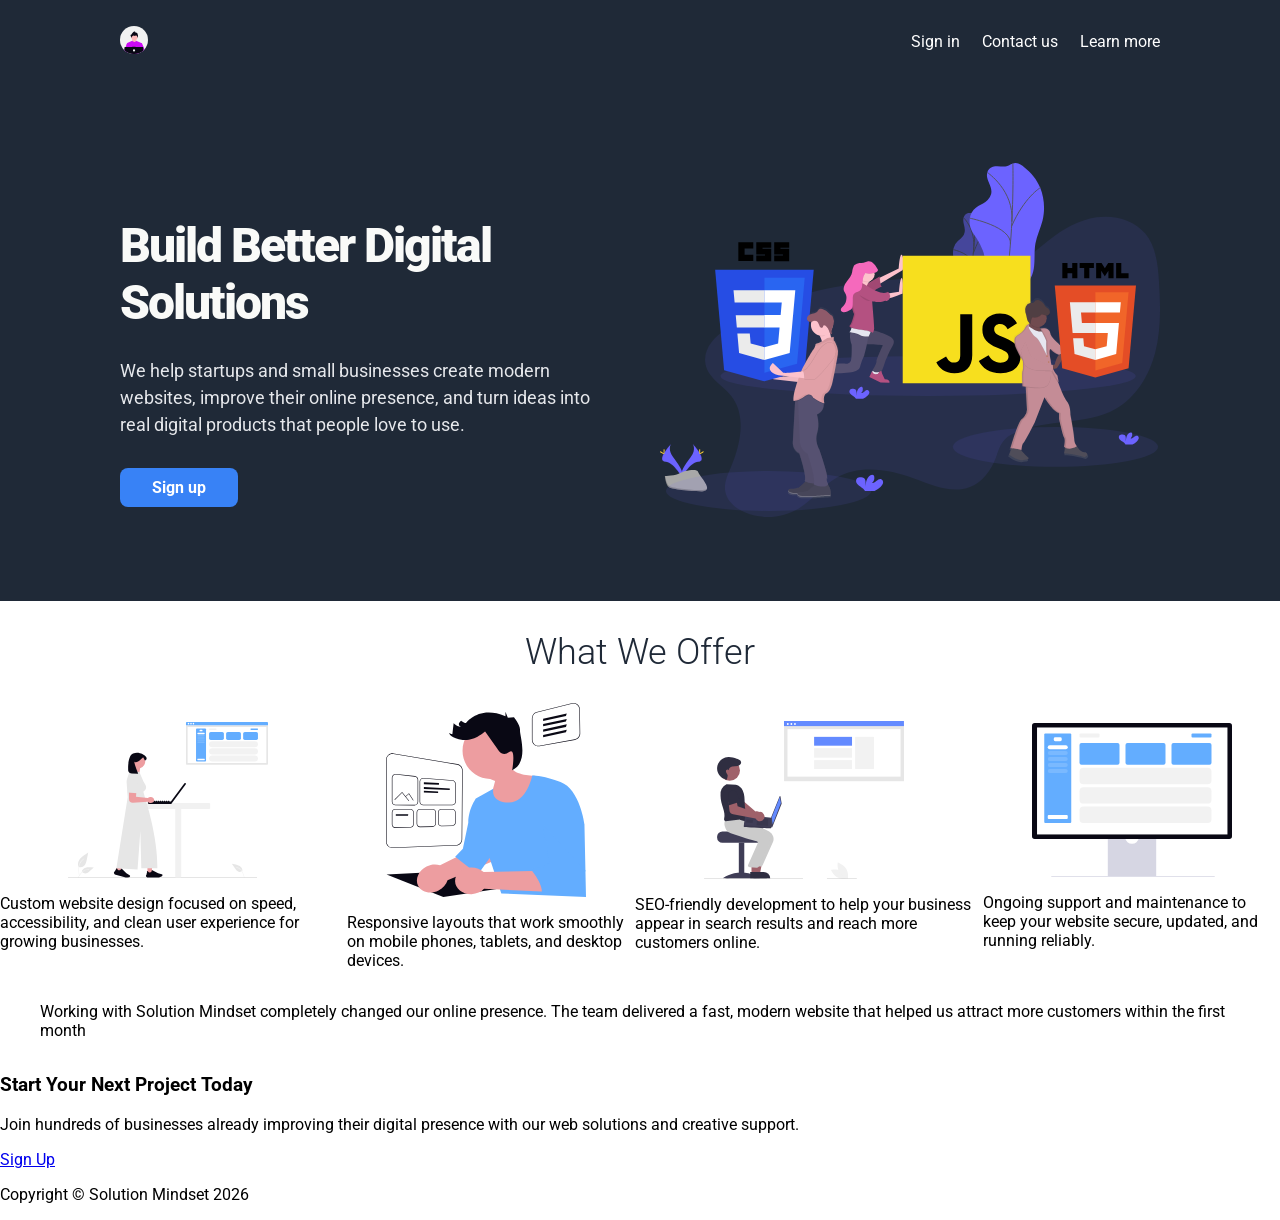
==== index.html @ 0497096e "Replace placeholder text with real content Add flex property to info section" ====
<!DOCTYPE html>
<html lang="en">
<head>
    <meta charset="UTF-8">
    <meta name="viewport" content="width=device-width, initial-scale=1.0">
    <link rel="preconnect" href="https://fonts.googleapis.com">
<link rel="preconnect" href="https://fonts.gstatic.com" crossorigin>
<link href="https://fonts.googleapis.com/css2?family=Roboto:ital,wght@0,100..900;1,100..900&display=swap" rel="stylesheet">
    <link rel="stylesheet" href="./style.css">
    <title>Odin landing page</title>
</head>
<body>
    <!-- navbar section -->


    <header class="header">
        
<nav class="nav-bar">
            
          <a href="./index.html"> <img src="./assets/images/logo2.svg" alt="solution mindset logo " width="28">
            </a>
    
       
            <ul class="nav-lists">
                <li><a href="#">Sign in</a></li>
                <li><a href="#">Contact us</a></li>
                <li><a href="#">Learn more</a></li>
            </ul>
        </nav>

   <!-- hero section -->
        

  <section class="hero-section">
        <div class="hero-text">
            <h1>Build Better Digital Solutions</h1>
            <p>We help startups and small businesses create modern websites, improve their online presence, and turn ideas into real digital products that people love to use.</p>
            <a href="#">Sign up</a>
        </div>

        <div class="hero-image">
             <img src="./assets/images/hero.svg" alt="hero image">
         </div>
        </section>
       </header>  

    <!-- ---------------------- Main Section ---------------------- -->


    <main class="main-content">
        <h2 class="info-text">What We Offer</h2>
     <div class="info">
        <div class="first-info">
            <img src="./assets/images/illustration1.svg" alt="coming soon.." width="200">
            <p>Custom website design focused on speed, accessibility, and clean user experience for growing businesses.</p>
        </div>

        <div class="second-info">
            <img src="./assets/images/illustration2.svg" alt="coming soon.." width="200">
            <p>Responsive layouts that work smoothly on mobile phones, tablets, and desktop devices.</p>
        </div>

        <div class="third-info">
            <img src="./assets/images/illustration.3.svg" alt="coming soon.." width="200">
            <p>SEO-friendly development to help your business appear in search results and reach more customers online.</p>
        </div>

        <div class="fourth-info">
            <img src="./assets/images/illustration4.svg" alt="coming soon.." width="200">
            <p>Ongoing support and maintenance to keep your website secure, updated, and running reliably.</p>
        </div>
        </div>

                <!-- Testimonial section -->


        <div class="testimonials">
            <blockquote cite="">
                <p>Working with Solution Mindset completely changed our online presence. The team delivered a fast, modern website that helped us attract more customers within the first month</p>
    
            </blockquote>
        </div>

        <section class="cta">
            <div class="cta-text">
                <h3>Start Your Next Project Today</h3>
                <p>Join hundreds of businesses already improving their digital presence with our web solutions and creative support.
</p>
</p>
            </div>

            <div class="cta-btn">
                <a href="signup">Sign Up</a>
            </div>
        </section>
   </main>

   <footer>
    <p>Copyright &copy; Solution Mindset 2026</p>
   </footer>
</body>
</html>
---- style.css ----
html {
    box-sizing: border-box;
}

*, 
*::before,
*::after {
    box-sizing: inherit;
}

body {
    margin: 0;
    padding: 0;
    font-family: "Roboto", sans-serif;
}


/* ---------------------- Navbar ----------------------*/



.header {
    background-color: #1f2937;
}


.nav-bar {
    display:flex;
    justify-content: space-between;
    align-items: center;
    padding: 16px 120px;

}
.nav-lists {
    display:flex;
    list-style-type: none;
    gap:22px;

}

.nav-bar a {
    text-decoration: none;
    color:white;
}


/* ---------------------- Hero Section ----------------------*/

.hero-section {
    display:flex;
    justify-content: space-between;
    align-items: center;
    padding: 80px 120px;
    gap: 40px;

}

.hero-text {
    display:flex;
    flex-direction: column;
    justify-content: center;
    align-items: flex-start;
    max-width:500px;
}

.hero-text h1 {
    font-size: 48px;
    color:#F9FAF8;
    font-weight: 900;
    margin-bottom: 8px;
    letter-spacing: -2px;;
}

.hero-text p {
     font-size: 18px;
    color: #E5E7EB;
    line-height: 1.5;
}

.hero-text a {
    background-color: #3882F6;
    color: white;
    text-decoration: none;
    padding: 10px 32px;
    border-radius: 8px;
    font-weight: bold;
    margin-top: 12px;
}

.hero-image img {
    max-width: 100%;
    height: auto;
}


.main-content {
    display: flex;
    flex-direction: column;
}

.first-info, .second-info, 
.third-info, .fourth-info {
    display: flex;
    flex-direction:column;
    justify-content: center;
    align-items: center;
}

.info {
    display: flex;
    justify-content: center;
    align-content: center;
    gap:10px;
}

.info-text {
    font-size: 36px;
    color:#1f2937;
    font-weight: 300;
    text-align:center;
    margin-bottom: 24;
}
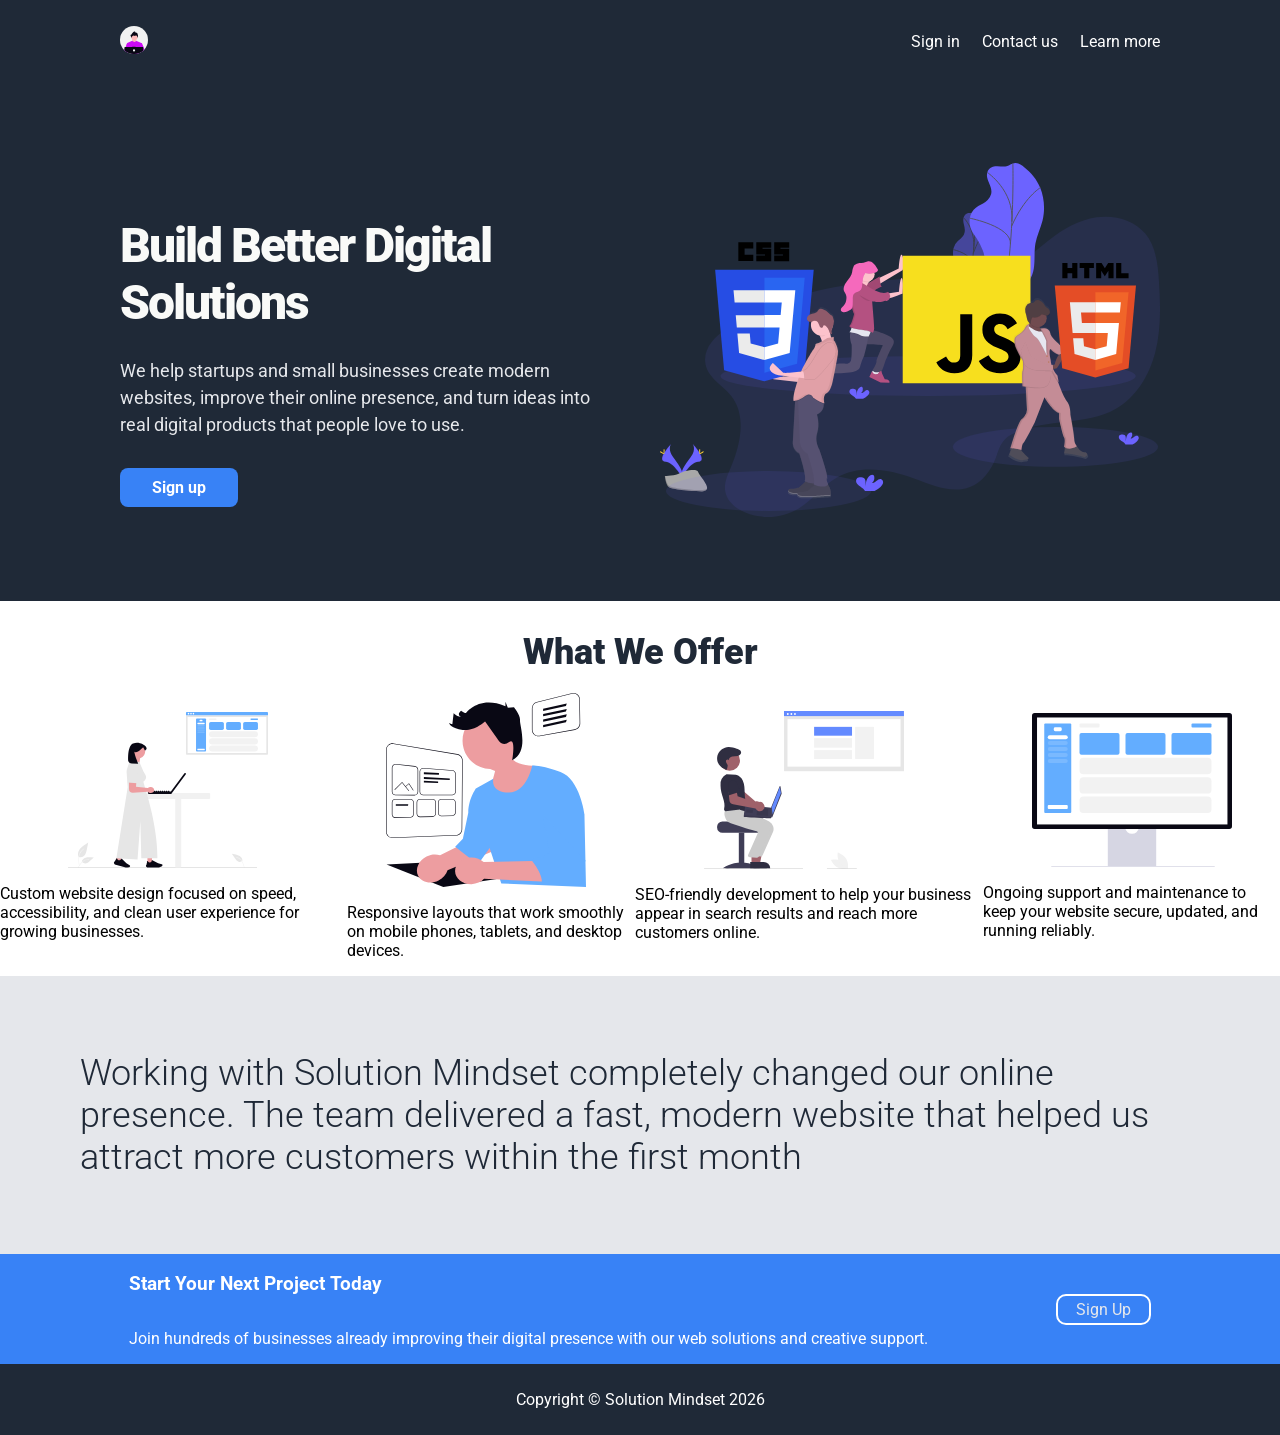
==== commit 63056382: "Add testimonial section, CTA area, and footer styling" ====
--- a/index.html
+++ b/index.html
@@ -84,9 +84,7 @@
         <section class="cta">
             <div class="cta-text">
                 <h3>Start Your Next Project Today</h3>
-                <p>Join hundreds of businesses already improving their digital presence with our web solutions and creative support.
-</p>
-</p>
+                <p>Join hundreds of businesses already improving their digital presence with our web solutions and creative support.</p>
             </div>
 
             <div class="cta-btn">
@@ -95,7 +93,7 @@
         </section>
    </main>
 
-   <footer>
+   <footer class="footer">
     <p>Copyright &copy; Solution Mindset 2026</p>
    </footer>
 </body>
--- a/style.css
+++ b/style.css
@@ -92,12 +92,6 @@
     height: auto;
 }
 
-
-.main-content {
-    display: flex;
-    flex-direction: column;
-}
-
 .first-info, .second-info, 
 .third-info, .fourth-info {
     display: flex;
@@ -116,7 +110,51 @@
 .info-text {
     font-size: 36px;
     color:#1f2937;
+    font-weight: 900;
+    text-align:center;
+    margin-bottom: 20px;
+}
+
+.testimonials {
+    background-color: #E5E7EB;
+    font-size: 36px;
+    color: #1f2937;
     font-weight: 300;
-    text-align:center;
-    margin-bottom: 24;
+    padding:40px;
+}
+
+.cta {
+    display:flex;
+    background-color:#3882F6;
+    color:white;
+    justify-content: space-evenly;
+}
+
+
+.cta-text {
+    display: flex;
+    flex-direction: column;
+    
+}
+
+.cta-btn {
+    display:flex;
+    justify-content: center;
+    align-items: center;
+    color:white;
+}
+
+.cta-btn a {
+    text-decoration: none;
+    color:#E5E7EB;
+    border:2px solid white;
+    padding:4px 18px;
+    border-radius: 10px;
+}
+
+.footer {
+    background-color: #1f2937;
+    color:#ffffff;
+    text-align: center;
+    padding:10px;
 }
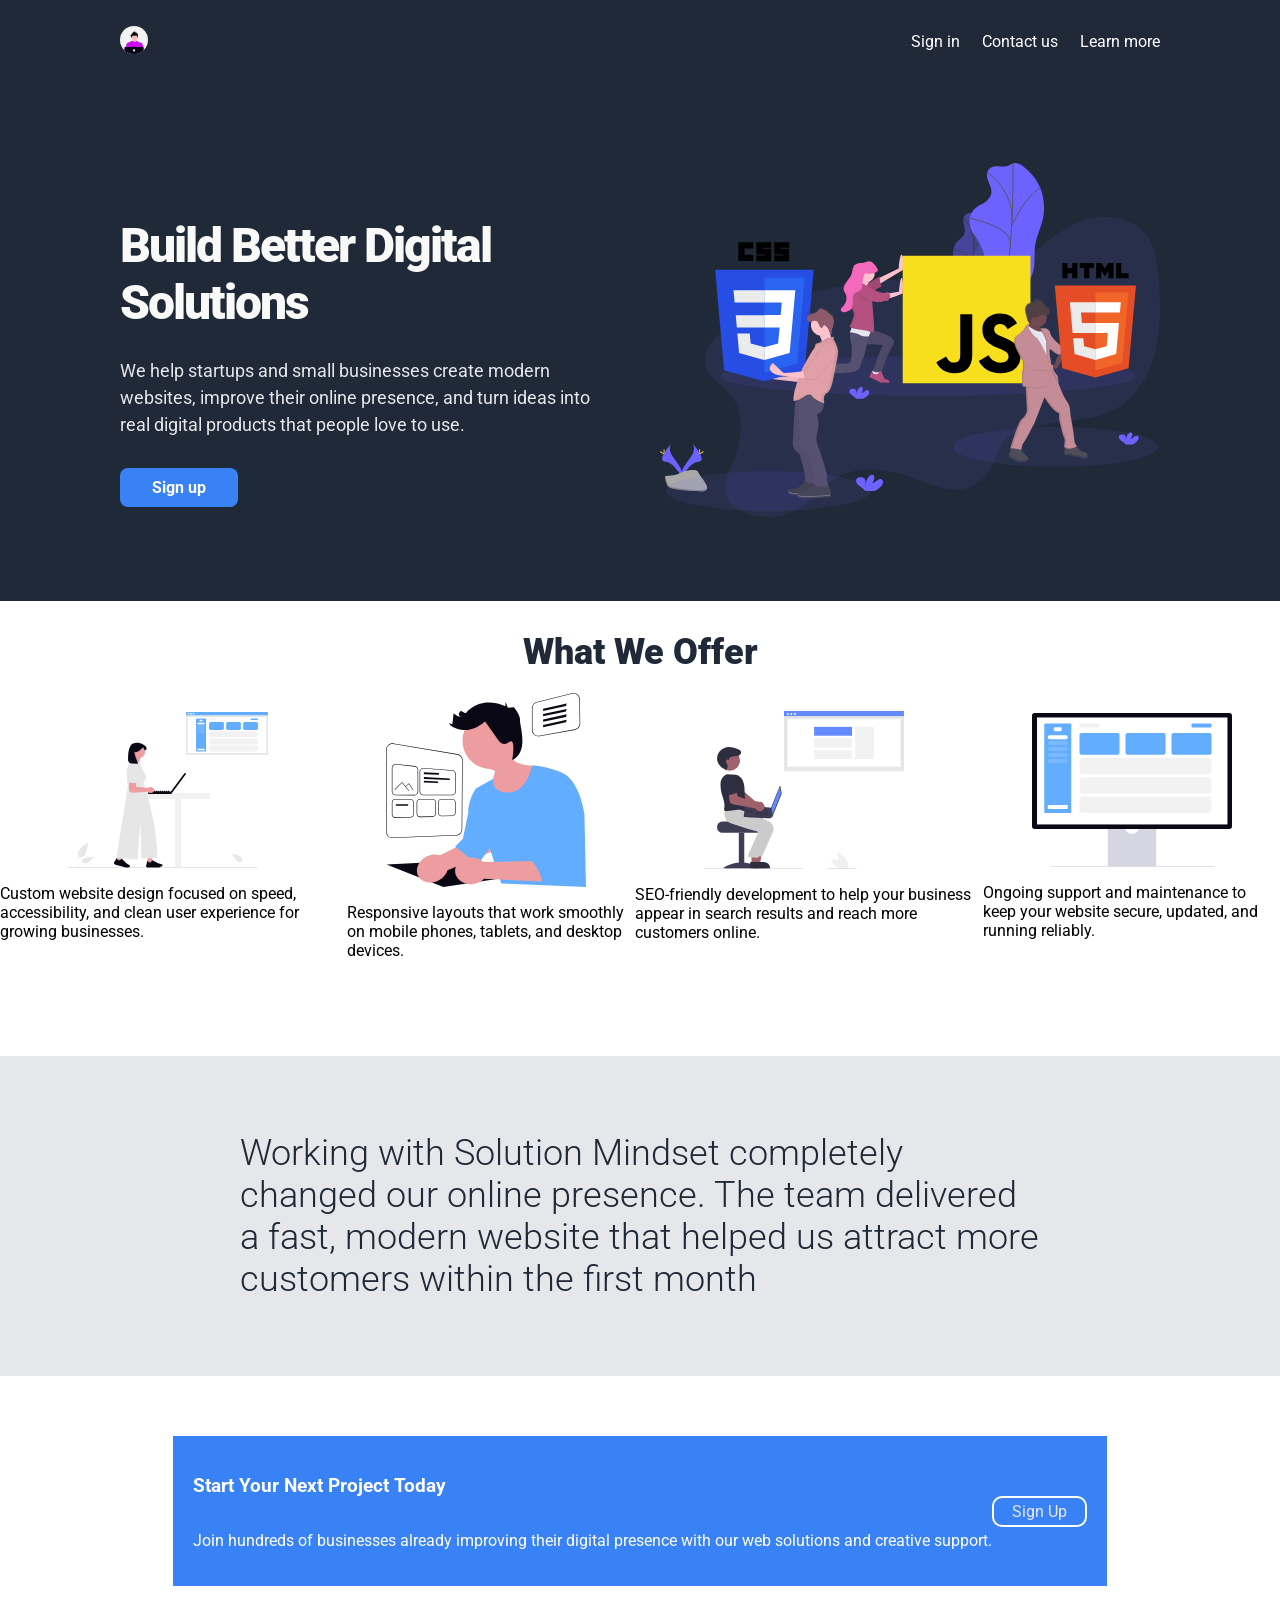
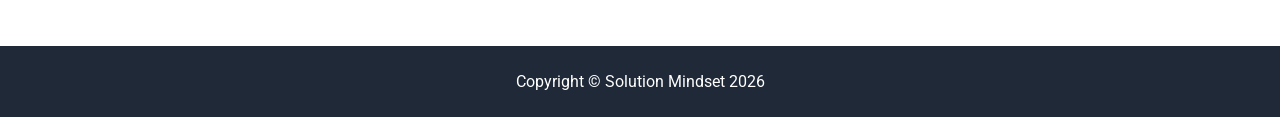
==== commit 86e2e07a: "Add index.html and Style.css" ====
--- a/index.html
+++ b/index.html
@@ -82,6 +82,7 @@
         </div>
 
         <section class="cta">
+            <div class="cta-container">
             <div class="cta-text">
                 <h3>Start Your Next Project Today</h3>
                 <p>Join hundreds of businesses already improving their digital presence with our web solutions and creative support.</p>
@@ -90,6 +91,7 @@
             <div class="cta-btn">
                 <a href="signup">Sign Up</a>
             </div>
+        </div>
         </section>
    </main>
 
--- a/style.css
+++ b/style.css
@@ -90,6 +90,7 @@
 .hero-image img {
     max-width: 100%;
     height: auto;
+    min-width: 200px;
 }
 
 .first-info, .second-info, 
@@ -105,6 +106,7 @@
     justify-content: center;
     align-content: center;
     gap:10px;
+    margin-bottom: 80px;
 }
 
 .info-text {
@@ -123,25 +125,36 @@
     padding:40px;
 }
 
+.testimonials blockquote {
+    max-width: 800px;
+    margin: 0 auto;
+}
+
 .cta {
     display:flex;
-    background-color:#3882F6;
+    background-color:white;
     color:white;
     justify-content: space-evenly;
+    padding: 60px;
 }
-
+.cta-container {
+    display: flex;
+    background-color: #3882F6;
+    padding:20px;
+}
 
 .cta-text {
     display: flex;
     flex-direction: column;
-    
-}
+    justify-content: space-between;
+
+    }
 
 .cta-btn {
     display:flex;
     justify-content: center;
     align-items: center;
-    color:white;
+    
 }
 
 .cta-btn a {
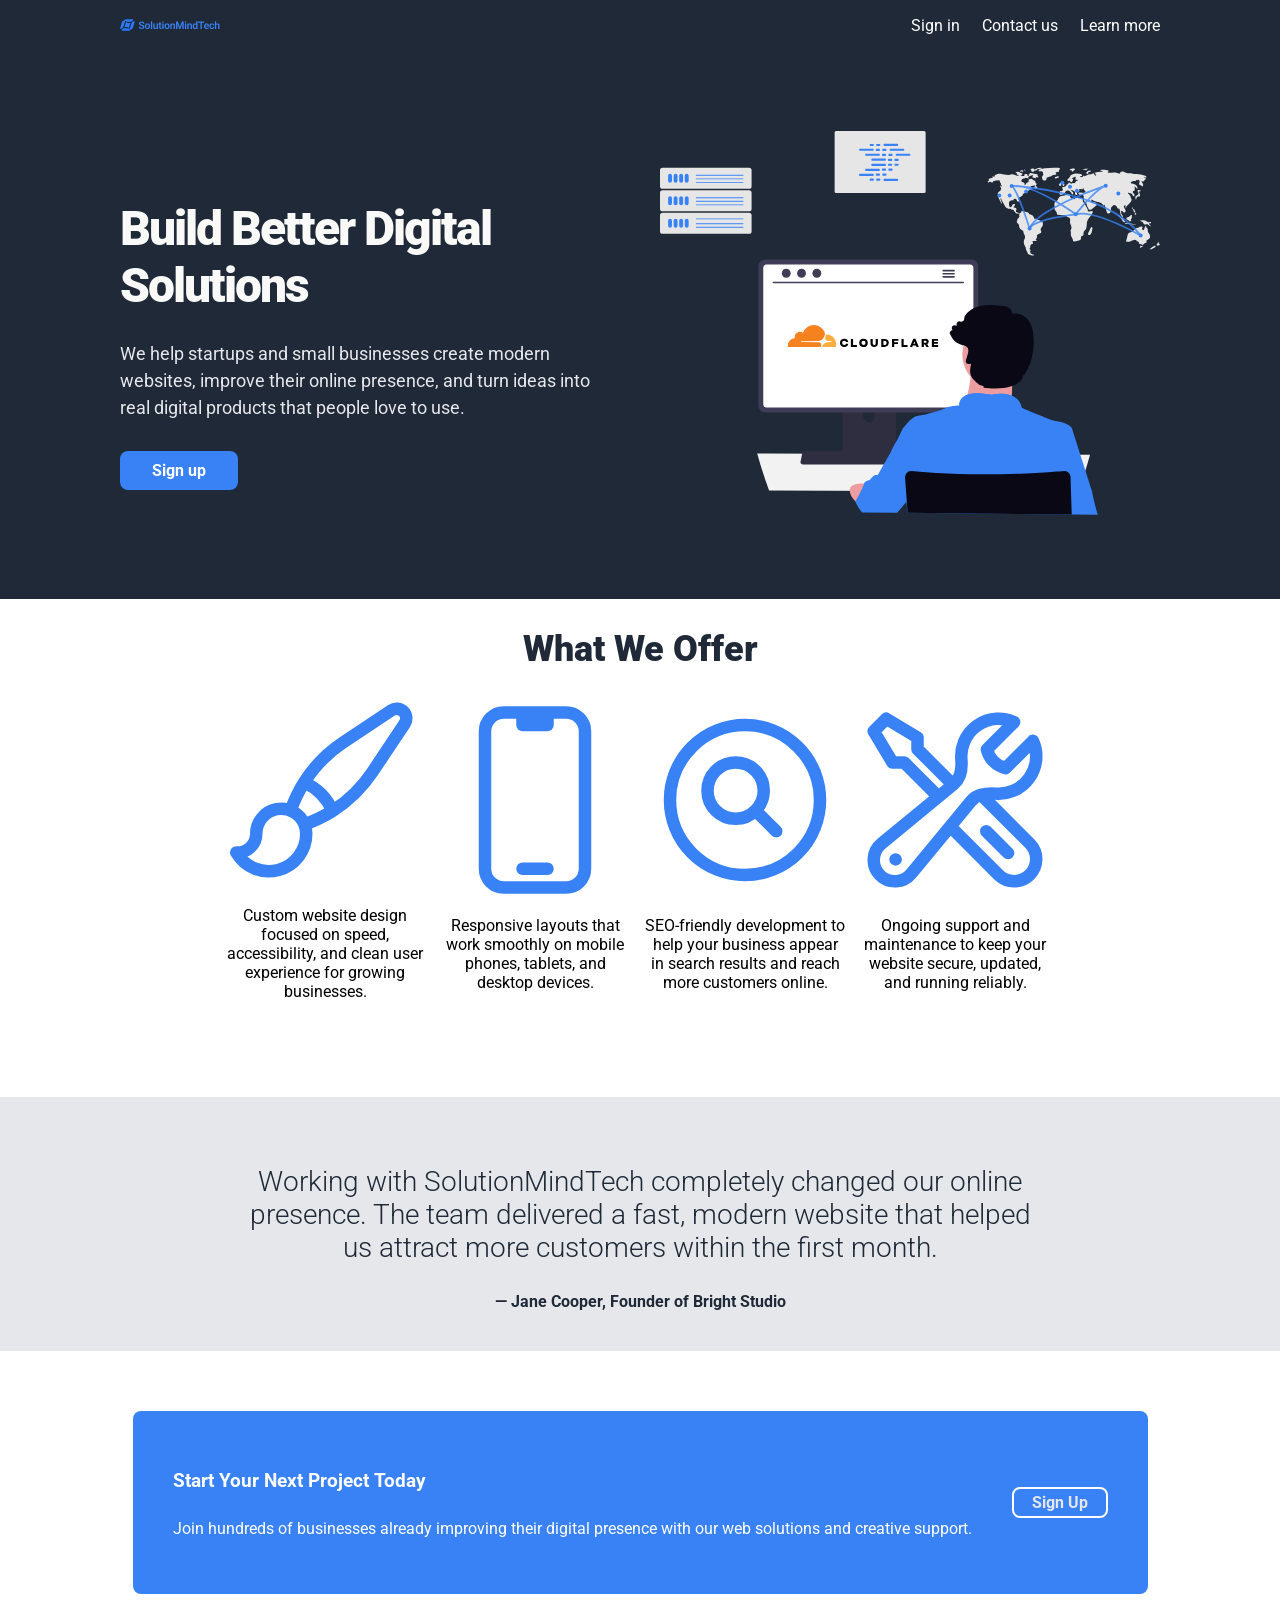
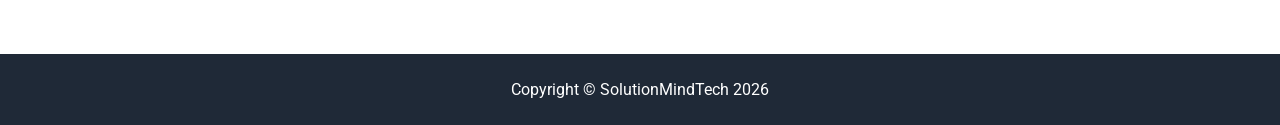
==== commit 61b73ba0: "Correct HTML structure, improve CSS, add icons and reflection - Move hero section out of <header>, n" ====
--- a/index.html
+++ b/index.html
@@ -4,99 +4,94 @@
     <meta charset="UTF-8">
     <meta name="viewport" content="width=device-width, initial-scale=1.0">
     <link rel="preconnect" href="https://fonts.googleapis.com">
-<link rel="preconnect" href="https://fonts.gstatic.com" crossorigin>
-<link href="https://fonts.googleapis.com/css2?family=Roboto:ital,wght@0,100..900;1,100..900&display=swap" rel="stylesheet">
+    <link rel="preconnect" href="https://fonts.gstatic.com" crossorigin>
+    <link href="https://fonts.googleapis.com/css2?family=Roboto:ital,wght@0,100..900;1,100..900&display=swap" rel="stylesheet">
     <link rel="stylesheet" href="./style.css">
     <title>Odin landing page</title>
 </head>
 <body>
-    <!-- navbar section -->
 
-
+    <!-- ---------------------- Header / Navbar ---------------------- -->
     <header class="header">
-        
-<nav class="nav-bar">
-            
-          <a href="./index.html"> <img src="./assets/images/logo2.svg" alt="solution mindset logo " width="28">
+        <nav class="nav-bar">
+            <a href="./index.html">
+                <img src="./assets/images/logo.svg" alt="Solution Mindset logo" width="100">
             </a>
-    
-       
             <ul class="nav-lists">
                 <li><a href="#">Sign in</a></li>
                 <li><a href="#">Contact us</a></li>
                 <li><a href="#">Learn more</a></li>
             </ul>
         </nav>
+    </header>
 
-   <!-- hero section -->
-        
-
-  <section class="hero-section">
+    <!-- ---------------------- Hero Section ---------------------- -->
+    <section class="hero-section">
         <div class="hero-text">
             <h1>Build Better Digital Solutions</h1>
             <p>We help startups and small businesses create modern websites, improve their online presence, and turn ideas into real digital products that people love to use.</p>
-            <a href="#">Sign up</a>
+            <a href="#" class="btn">Sign up</a>
         </div>
-
         <div class="hero-image">
-             <img src="./assets/images/hero.svg" alt="hero image">
-         </div>
-        </section>
-       </header>  
+            <img src="./assets/images/hero.svg" alt="Illustration of a person building a website on a laptop">
+        </div>
+    </section>
 
     <!-- ---------------------- Main Section ---------------------- -->
+    <main class="main-content">
 
+        <!-- Info / offer section -->
+        <section class="info-section">
+            <h2 class="section-heading">What We Offer</h2>
+            <div class="info">
+                <div class="info-card">
+                    <img src="./assets/images/illustration1.svg" alt="Illustration of a custom website layout" width="200">
+                    <p>Custom website design focused on speed, accessibility, and clean user experience for growing businesses.</p>
+                </div>
+                <div class="info-card">
+                    <img src="./assets/images/illustration2.svg" alt="Illustration of a website displayed on multiple devices" width="200">
+                    <p>Responsive layouts that work smoothly on mobile phones, tablets, and desktop devices.</p>
+                </div>
+                <div class="info-card">
+                    <img src="./assets/images/illustration3.svg" alt="Illustration of a search engine results page" width="200">
+                    <p>SEO-friendly development to help your business appear in search results and reach more customers online.</p>
+                </div>
+                <div class="info-card">
+                    <img src="./assets/images/illustration4.svg" alt="Illustration of website maintenance and support" width="200">
+                    <p>Ongoing support and maintenance to keep your website secure, updated, and running reliably.</p>
+                </div>
+            </div>
+        </section>
 
-    <main class="main-content">
-        <h2 class="info-text">What We Offer</h2>
-     <div class="info">
-        <div class="first-info">
-            <img src="./assets/images/illustration1.svg" alt="coming soon.." width="200">
-            <p>Custom website design focused on speed, accessibility, and clean user experience for growing businesses.</p>
-        </div>
+        <!-- Testimonial section -->
+        <section class="testimonials">
+            <figure>
+                <blockquote>
+                    <p>Working with SolutionMindTech completely changed our online presence. The team delivered a fast, modern website that helped us attract more customers within the first month.</p>
+                </blockquote>
+                <figcaption>&mdash; Jane Cooper, Founder of Bright Studio</figcaption>
+            </figure>
+        </section>
 
-        <div class="second-info">
-            <img src="./assets/images/illustration2.svg" alt="coming soon.." width="200">
-            <p>Responsive layouts that work smoothly on mobile phones, tablets, and desktop devices.</p>
-        </div>
-
-        <div class="third-info">
-            <img src="./assets/images/illustration.3.svg" alt="coming soon.." width="200">
-            <p>SEO-friendly development to help your business appear in search results and reach more customers online.</p>
-        </div>
-
-        <div class="fourth-info">
-            <img src="./assets/images/illustration4.svg" alt="coming soon.." width="200">
-            <p>Ongoing support and maintenance to keep your website secure, updated, and running reliably.</p>
-        </div>
-        </div>
-
-                <!-- Testimonial section -->
-
-
-        <div class="testimonials">
-            <blockquote cite="">
-                <p>Working with Solution Mindset completely changed our online presence. The team delivered a fast, modern website that helped us attract more customers within the first month</p>
-    
-            </blockquote>
-        </div>
-
+        <!-- Call-to-action section -->
         <section class="cta">
             <div class="cta-container">
-            <div class="cta-text">
-                <h3>Start Your Next Project Today</h3>
-                <p>Join hundreds of businesses already improving their digital presence with our web solutions and creative support.</p>
+                <div class="cta-text">
+                    <h3>Start Your Next Project Today</h3>
+                    <p>Join hundreds of businesses already improving their digital presence with our web solutions and creative support.</p>
+                </div>
+                <div class="cta-btn">
+                    <a href="#" class="btn btn-outline">Sign Up</a>
+                </div>
             </div>
+        </section>
 
-            <div class="cta-btn">
-                <a href="signup">Sign Up</a>
-            </div>
-        </div>
-        </section>
-   </main>
+    </main>
 
-   <footer class="footer">
-    <p>Copyright &copy; Solution Mindset 2026</p>
-   </footer>
+    <!-- ---------------------- Footer ---------------------- -->
+    <footer class="footer">
+        <p>Copyright &copy; SolutionMindTech 2026</p>
+    </footer>
+
 </body>
 </html>
--- a/style.css
+++ b/style.css
@@ -1,8 +1,19 @@
+/* ---------------------- Variables ----------------------*/
+:root {
+    --color-dark: #1f2937;
+    --color-blue: #3882F6;
+    --color-gray: #E5E7EB;
+    --color-light: #F9FAF8;
+
+    --section-padding-x: 120px;
+}
+
+/* ---------------------- Reset ----------------------*/
+
 html {
     box-sizing: border-box;
 }
-
-*, 
+*,
 *::before,
 *::after {
     box-sizing: inherit;
@@ -13,72 +24,19 @@
     padding: 0;
     font-family: "Roboto", sans-serif;
 }
-
-
-/* ---------------------- Navbar ----------------------*/
-
-
-
-.header {
-    background-color: #1f2937;
-}
-
-
-.nav-bar {
-    display:flex;
-    justify-content: space-between;
-    align-items: center;
-    padding: 16px 120px;
-
-}
-.nav-lists {
-    display:flex;
-    list-style-type: none;
-    gap:22px;
-
-}
-
-.nav-bar a {
-    text-decoration: none;
-    color:white;
-}
-
-
-/* ---------------------- Hero Section ----------------------*/
-
-.hero-section {
-    display:flex;
-    justify-content: space-between;
-    align-items: center;
-    padding: 80px 120px;
-    gap: 40px;
-
-}
-
-.hero-text {
-    display:flex;
-    flex-direction: column;
-    justify-content: center;
-    align-items: flex-start;
-    max-width:500px;
-}
-
-.hero-text h1 {
-    font-size: 48px;
-    color:#F9FAF8;
-    font-weight: 900;
-    margin-bottom: 8px;
-    letter-spacing: -2px;;
-}
-
-.hero-text p {
-     font-size: 18px;
-    color: #E5E7EB;
-    line-height: 1.5;
-}
-
-.hero-text a {
-    background-color: #3882F6;
+a {
+    transition: opacity 0.2s ease;
+}
+a:focus-visible,
+button:focus-visible {
+    outline: 3px solid var(--color-blue);
+    outline-offset: 2px;
+}
+
+/* ---------------------- Buttons (shared) ----------------------*/
+.btn {
+    display: inline-block;
+    background-color: var(--color-blue);
     color: white;
     text-decoration: none;
     padding: 10px 32px;
@@ -86,88 +44,197 @@
     font-weight: bold;
     margin-top: 12px;
 }
-
+.btn:hover {
+    opacity: 0.85;
+    cursor: pointer;
+}
+.btn-outline {
+    background-color: transparent;
+    color: var(--color-gray);
+    border: 2px solid white;
+    padding: 4px 18px;
+    margin-top: 0;
+}
+
+
+/* ---------------------- Navbar ----------------------*/
+
+.header {
+    background-color: var(--color-dark);
+}
+
+
+.nav-bar {
+    display: flex;
+    justify-content: space-between;
+    align-items: center;
+    padding: 16px var(--section-padding-x);
+}
+.nav-lists {
+    display: flex;
+    list-style-type: none;
+    gap: 22px;
+    margin: 0;
+    padding: 0;
+}
+.nav-bar a {
+    text-decoration: none;
+    color: white;
+}
+.nav-bar a:hover {
+    opacity: 0.8;
+}
+
+/* ---------------------- Hero Section ----------------------*/
+.hero-section {
+    display: flex;
+    justify-content: space-between;
+    align-items: center;
+    padding: 80px var(--section-padding-x);
+    gap: 40px;
+    background-color: var(--color-dark);
+}
+.hero-text {
+    display: flex;
+    flex-direction: column;
+    justify-content: center;
+    align-items: flex-start;
+    max-width: 500px;
+}
+.hero-text h1 {
+    font-size: 48px;
+    color: var(--color-light);
+    font-weight: 900;
+    margin-bottom: 8px;
+    letter-spacing: -2px;
+}
+.hero-text p {
+    font-size: 18px;
+    color: var(--color-gray);
+    line-height: 1.5;
+}
 .hero-image img {
     max-width: 100%;
     height: auto;
     min-width: 200px;
 }
 
-.first-info, .second-info, 
-.third-info, .fourth-info {
-    display: flex;
-    flex-direction:column;
-    justify-content: center;
-    align-items: center;
-}
-
+/* ---------------------- Info Section ----------------------*/
+.section-heading {
+    font-size: 36px;
+    color: var(--color-dark);
+    font-weight: 900;
+    text-align: center;
+    margin-bottom: 20px;
+}
 .info {
     display: flex;
-    justify-content: center;
-    align-content: center;
-    gap:10px;
+    flex-wrap: wrap;
+    justify-content: center;
+    align-items: center;
+    gap: 10px;
     margin-bottom: 80px;
 }
-
-.info-text {
-    font-size: 36px;
-    color:#1f2937;
-    font-weight: 900;
-    text-align:center;
-    margin-bottom: 20px;
-}
-
+.info-card {
+    display: flex;
+    flex-direction: column;
+    justify-content: center;
+    align-items: center;
+    max-width: 200px;
+    text-align: center;
+}
+
+/* ---------------------- Testimonial Section ----------------------*/
 .testimonials {
-    background-color: #E5E7EB;
-    font-size: 36px;
-    color: #1f2937;
+    background-color: var(--color-gray);
+    color: var(--color-dark);
     font-weight: 300;
-    padding:40px;
-}
-
-.testimonials blockquote {
+    padding: 40px;
+    text-align: center;
+}
+.testimonials figure {
     max-width: 800px;
     margin: 0 auto;
 }
-
+.testimonials blockquote {
+    margin: 0;
+    font-size: 28px;
+}
+.testimonials figcaption {
+    margin-top: 16px;
+    font-size: 16px;
+    font-weight: bold;
+}
+
+/* ---------------------- CTA Section ----------------------*/
 .cta {
-    display:flex;
-    background-color:white;
-    color:white;
-    justify-content: space-evenly;
+    display: flex;
+    background-color: white;
+    justify-content: center;
     padding: 60px;
 }
 .cta-container {
     display: flex;
-    background-color: #3882F6;
-    padding:20px;
-}
-
+    align-items: center;
+    background-color: var(--color-blue);
+    color: white;
+    padding: 40px;
+    gap: 40px;
+    border-radius: 8px;
+}
 .cta-text {
     display: flex;
     flex-direction: column;
-    justify-content: space-between;
-
-    }
-
+}
+.cta-text p {
+    margin-top: 8px;
+}
 .cta-btn {
-    display:flex;
-    justify-content: center;
-    align-items: center;
-    
-}
-
-.cta-btn a {
-    text-decoration: none;
-    color:#E5E7EB;
-    border:2px solid white;
-    padding:4px 18px;
-    border-radius: 10px;
-}
-
+    display: flex;
+    justify-content: center;
+    align-items: center;
+    flex-shrink: 0;
+}
+
+/* ---------------------- Footer ----------------------*/
 .footer {
-    background-color: #1f2937;
-    color:#ffffff;
-    text-align: center;
-    padding:10px;
+    background-color: var(--color-dark);
+    color: #ffffff;
+    text-align: center;
+    padding: 10px;
+}
+
+/* ---------------------- Responsive ----------------------*/
+@media (max-width: 900px) {
+    :root {
+        --section-padding-x: 40px;
+    }
+    .hero-section {
+        flex-direction: column;
+        text-align: center;
+    }
+    .hero-text {
+        align-items: center;
+        max-width: 100%;
+    }
+    .cta-container {
+        flex-direction: column;
+        text-align: center;
+    }
+}
+
+@media (max-width: 480px) {
+    :root {
+        --section-padding-x: 20px;
+    }
+    .nav-lists {
+        gap: 12px;
+        font-size: 14px;
+    }
+    .hero-text h1 {
+        font-size: 32px;
+    }
+    .testimonials blockquote {
+        font-size: 22px;
+    }
 }
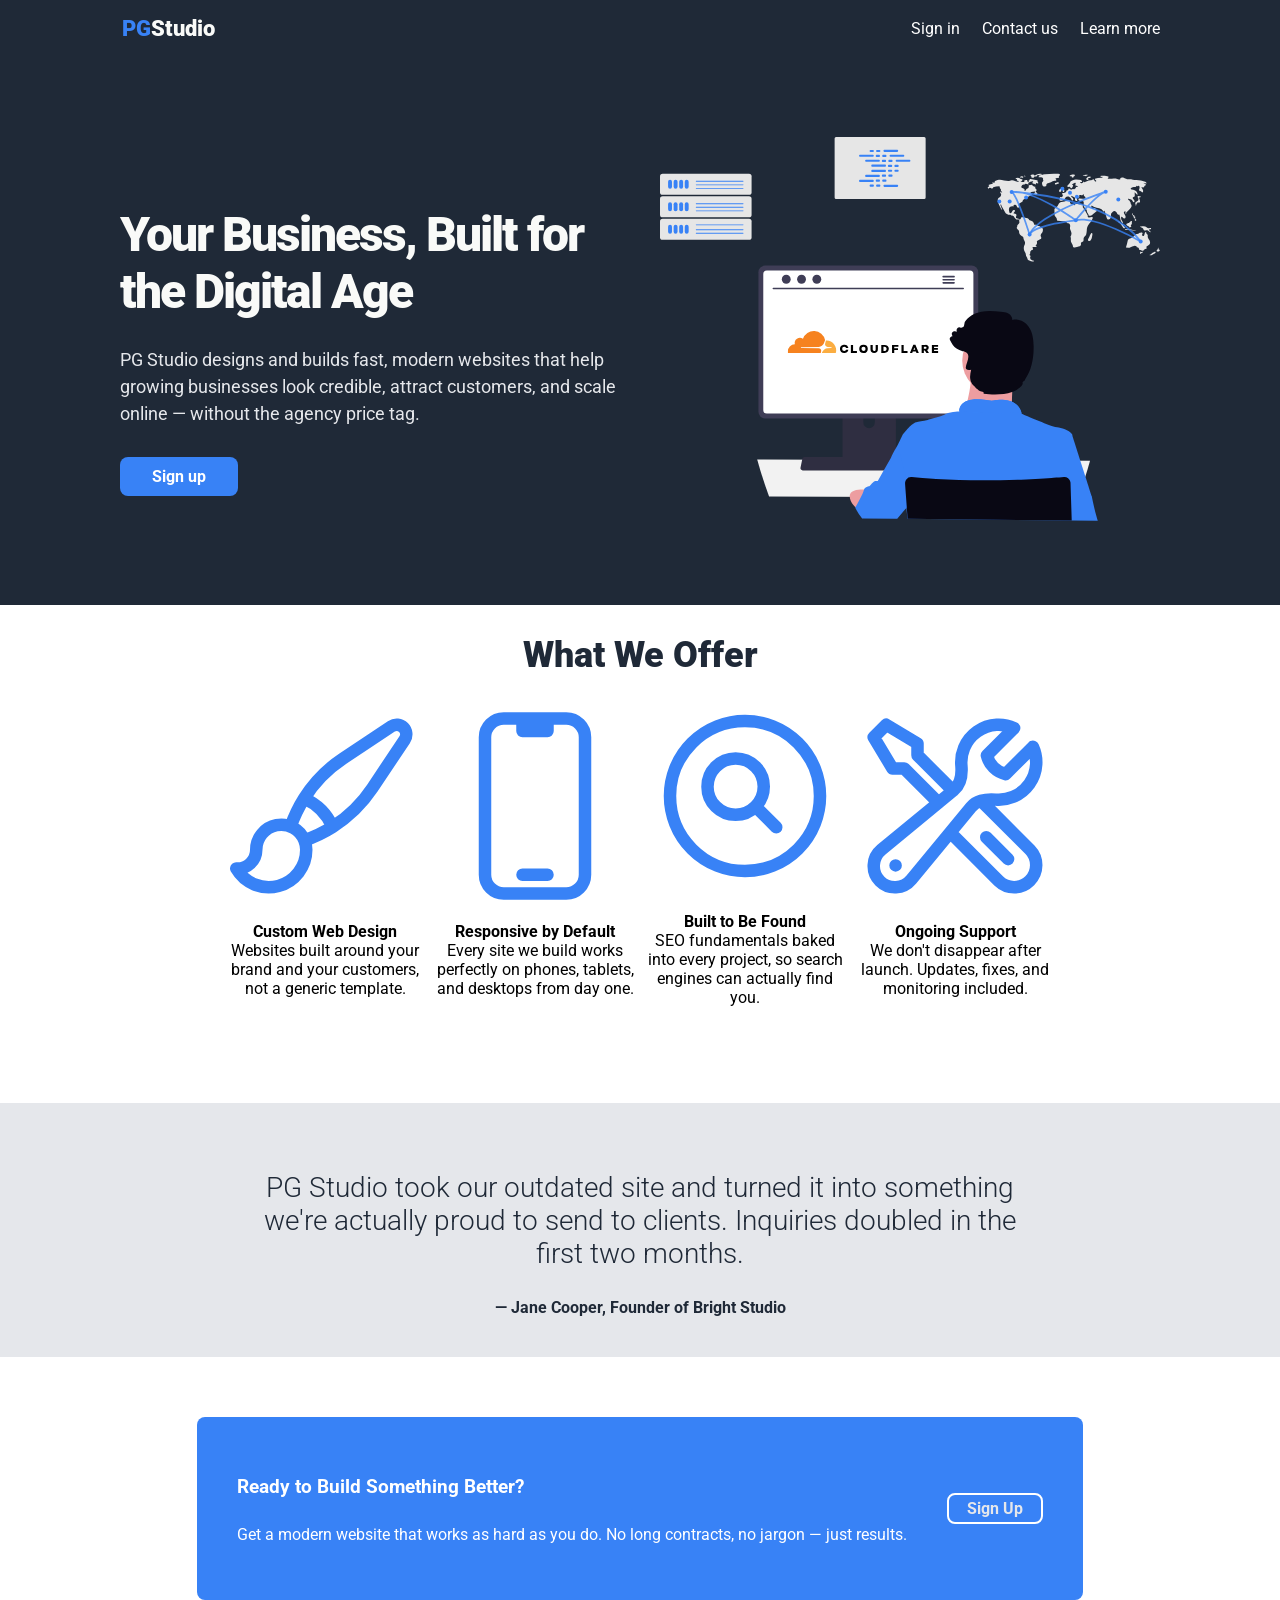
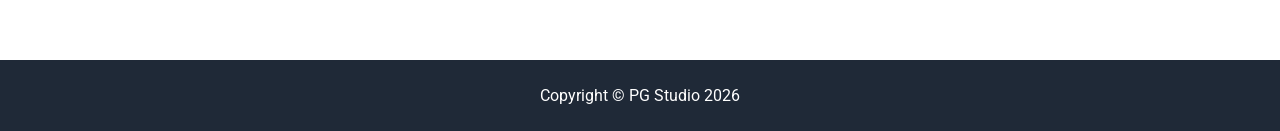
==== commit 1964fd1a: "Style PG Studio logo" ====
--- a/index.html
+++ b/index.html
@@ -1,97 +1,138 @@
-<!DOCTYPE html>
+<!doctype html>
 <html lang="en">
-<head>
-    <meta charset="UTF-8">
-    <meta name="viewport" content="width=device-width, initial-scale=1.0">
-    <link rel="preconnect" href="https://fonts.googleapis.com">
-    <link rel="preconnect" href="https://fonts.gstatic.com" crossorigin>
-    <link href="https://fonts.googleapis.com/css2?family=Roboto:ital,wght@0,100..900;1,100..900&display=swap" rel="stylesheet">
-    <link rel="stylesheet" href="./style.css">
-    <title>Odin landing page</title>
-</head>
-<body>
-
+  <head>
+    <meta charset="UTF-8" />
+    <meta name="viewport" content="width=device-width, initial-scale=1.0" />
+    <link rel="preconnect" href="https://fonts.googleapis.com" />
+    <link rel="preconnect" href="https://fonts.gstatic.com" crossorigin />
+    <link
+      href="https://fonts.googleapis.com/css2?family=Roboto:ital,wght@0,100..900;1,100..900&display=swap"
+      rel="stylesheet"
+    />
+    <link rel="stylesheet" href="./style.css" />
+    <title>PG Studio</title>
+  </head>
+  <body>
     <!-- ---------------------- Header / Navbar ---------------------- -->
     <header class="header">
-        <nav class="nav-bar">
-            <a href="./index.html">
-                <img src="./assets/images/logo.svg" alt="Solution Mindset logo" width="100">
-            </a>
-            <ul class="nav-lists">
-                <li><a href="#">Sign in</a></li>
-                <li><a href="#">Contact us</a></li>
-                <li><a href="#">Learn more</a></li>
-            </ul>
-        </nav>
+      <nav class="nav-bar">
+        <a href="./index.html" class="logo">
+          <span class="logo-pg">PG</span><span class="logo-studio">Studio</span>
+        </a>
+        <ul class="nav-lists">
+          <li><a href="#">Sign in</a></li>
+          <li><a href="#">Contact us</a></li>
+          <li><a href="#">Learn more</a></li>
+        </ul>
+      </nav>
     </header>
 
     <!-- ---------------------- Hero Section ---------------------- -->
     <section class="hero-section">
-        <div class="hero-text">
-            <h1>Build Better Digital Solutions</h1>
-            <p>We help startups and small businesses create modern websites, improve their online presence, and turn ideas into real digital products that people love to use.</p>
-            <a href="#" class="btn">Sign up</a>
-        </div>
-        <div class="hero-image">
-            <img src="./assets/images/hero.svg" alt="Illustration of a person building a website on a laptop">
-        </div>
+      <div class="hero-text">
+        <h1>Your Business, Built for the Digital Age</h1>
+        <p>
+          PG Studio designs and builds fast, modern websites that help growing
+          businesses look credible, attract customers, and scale online —
+          without the agency price tag.
+        </p>
+        <a href="#" class="btn">Sign up</a>
+      </div>
+      <div class="hero-image">
+        <img
+          src="./assets/images/hero.svg"
+          alt="Illustration of a person building a website on a laptop"
+        />
+      </div>
     </section>
 
     <!-- ---------------------- Main Section ---------------------- -->
     <main class="main-content">
+      <!-- Info / offer section -->
+      <section class="info-section">
+        <h2 class="section-heading">What We Offer</h2>
+        <div class="info">
+          <div class="info-card">
+            <img
+              src="./assets/images/illustration1.svg"
+              alt="Illustration of a custom website layout"
+              width="200"
+            />
+            <p>
+              <strong>Custom Web Design</strong><br />Websites built around your
+              brand and your customers, not a generic template.
+            </p>
+          </div>
+          <div class="info-card">
+            <img
+              src="./assets/images/illustration2.svg"
+              alt="Illustration of a website displayed on multiple devices"
+              width="200"
+            />
+            <p>
+              <strong>Responsive by Default</strong><br />Every site we build
+              works perfectly on phones, tablets, and desktops from day one.
+            </p>
+          </div>
+          <div class="info-card">
+            <img
+              src="./assets/images/illustration3.svg"
+              alt="Illustration of a search engine results page"
+              width="200"
+            />
+            <p>
+              <strong>Built to Be Found</strong><br />SEO fundamentals baked
+              into every project, so search engines can actually find you.
+            </p>
+          </div>
+          <div class="info-card">
+            <img
+              src="./assets/images/illustration4.svg"
+              alt="Illustration of website maintenance and support"
+              width="200"
+            />
+            <p>
+              <strong>Ongoing Support</strong><br />We don't disappear after
+              launch. Updates, fixes, and monitoring included.
+            </p>
+          </div>
+        </div>
+      </section>
 
-        <!-- Info / offer section -->
-        <section class="info-section">
-            <h2 class="section-heading">What We Offer</h2>
-            <div class="info">
-                <div class="info-card">
-                    <img src="./assets/images/illustration1.svg" alt="Illustration of a custom website layout" width="200">
-                    <p>Custom website design focused on speed, accessibility, and clean user experience for growing businesses.</p>
-                </div>
-                <div class="info-card">
-                    <img src="./assets/images/illustration2.svg" alt="Illustration of a website displayed on multiple devices" width="200">
-                    <p>Responsive layouts that work smoothly on mobile phones, tablets, and desktop devices.</p>
-                </div>
-                <div class="info-card">
-                    <img src="./assets/images/illustration3.svg" alt="Illustration of a search engine results page" width="200">
-                    <p>SEO-friendly development to help your business appear in search results and reach more customers online.</p>
-                </div>
-                <div class="info-card">
-                    <img src="./assets/images/illustration4.svg" alt="Illustration of website maintenance and support" width="200">
-                    <p>Ongoing support and maintenance to keep your website secure, updated, and running reliably.</p>
-                </div>
-            </div>
-        </section>
+      <!-- Testimonial section -->
+      <section class="testimonials">
+        <figure>
+          <blockquote>
+            <p>
+              PG Studio took our outdated site and turned it into something
+              we're actually proud to send to clients. Inquiries doubled in the
+              first two months.
+            </p>
+          </blockquote>
+          <figcaption>&mdash; Jane Cooper, Founder of Bright Studio</figcaption>
+        </figure>
+      </section>
 
-        <!-- Testimonial section -->
-        <section class="testimonials">
-            <figure>
-                <blockquote>
-                    <p>Working with SolutionMindTech completely changed our online presence. The team delivered a fast, modern website that helped us attract more customers within the first month.</p>
-                </blockquote>
-                <figcaption>&mdash; Jane Cooper, Founder of Bright Studio</figcaption>
-            </figure>
-        </section>
-
-        <!-- Call-to-action section -->
-        <section class="cta">
-            <div class="cta-container">
-                <div class="cta-text">
-                    <h3>Start Your Next Project Today</h3>
-                    <p>Join hundreds of businesses already improving their digital presence with our web solutions and creative support.</p>
-                </div>
-                <div class="cta-btn">
-                    <a href="#" class="btn btn-outline">Sign Up</a>
-                </div>
-            </div>
-        </section>
-
+      <!-- Call-to-action section -->
+      <section class="cta">
+        <div class="cta-container">
+          <div class="cta-text">
+            <h3>Ready to Build Something Better?</h3>
+            <p>
+              Get a modern website that works as hard as you do. No long
+              contracts, no jargon — just results.
+            </p>
+          </div>
+          <div class="cta-btn">
+            <a href="#" class="btn btn-outline">Sign Up</a>
+          </div>
+        </div>
+      </section>
     </main>
 
     <!-- ---------------------- Footer ---------------------- -->
     <footer class="footer">
-        <p>Copyright &copy; SolutionMindTech 2026</p>
+      <p>Copyright &copy; PG Studio 2026</p>
     </footer>
-
-</body>
-</html>+  </body>
+</html>
--- a/style.css
+++ b/style.css
@@ -1,240 +1,256 @@
 /* ---------------------- Variables ----------------------*/
 :root {
-    --color-dark: #1f2937;
-    --color-blue: #3882F6;
-    --color-gray: #E5E7EB;
-    --color-light: #F9FAF8;
-
-    --section-padding-x: 120px;
+  --color-dark: #1f2937;
+  --color-blue: #3882f6;
+  --color-gray: #e5e7eb;
+  --color-light: #f9faf8;
+
+  --section-padding-x: 120px;
 }
 
 /* ---------------------- Reset ----------------------*/
 
 html {
-    box-sizing: border-box;
+  box-sizing: border-box;
 }
 *,
 *::before,
 *::after {
-    box-sizing: inherit;
+  box-sizing: inherit;
 }
 
 body {
-    margin: 0;
-    padding: 0;
-    font-family: "Roboto", sans-serif;
+  margin: 0;
+  padding: 0;
+  font-family: "Roboto", sans-serif;
 }
 a {
-    transition: opacity 0.2s ease;
+  transition: opacity 0.2s ease;
 }
 a:focus-visible,
 button:focus-visible {
-    outline: 3px solid var(--color-blue);
-    outline-offset: 2px;
-}
-
+  outline: 3px solid var(--color-blue);
+  outline-offset: 2px;
+}
+
+/* Logo */
+
+.logo {
+  display: flex;
+  align-items: baseline;
+  font-size: 22px;
+  font-weight: 900;
+  text-decoration: none;
+}
+
+.logo-pg {
+  color: var(--color-blue);
+  margin-left: 2px;
+}
+
+.logo-studio {
+  color: var(--color-light);
+}
 /* ---------------------- Buttons (shared) ----------------------*/
 .btn {
-    display: inline-block;
-    background-color: var(--color-blue);
-    color: white;
-    text-decoration: none;
-    padding: 10px 32px;
-    border-radius: 8px;
-    font-weight: bold;
-    margin-top: 12px;
+  display: inline-block;
+  background-color: var(--color-blue);
+  color: white;
+  text-decoration: none;
+  padding: 10px 32px;
+  border-radius: 8px;
+  font-weight: bold;
+  margin-top: 12px;
 }
 .btn:hover {
-    opacity: 0.85;
-    cursor: pointer;
+  opacity: 0.85;
+  cursor: pointer;
 }
 .btn-outline {
-    background-color: transparent;
-    color: var(--color-gray);
-    border: 2px solid white;
-    padding: 4px 18px;
-    margin-top: 0;
-}
-
+  background-color: transparent;
+  color: var(--color-gray);
+  border: 2px solid white;
+  padding: 4px 18px;
+  margin-top: 0;
+}
 
 /* ---------------------- Navbar ----------------------*/
 
 .header {
-    background-color: var(--color-dark);
-}
-
+  background-color: var(--color-dark);
+}
 
 .nav-bar {
-    display: flex;
-    justify-content: space-between;
-    align-items: center;
-    padding: 16px var(--section-padding-x);
+  display: flex;
+  justify-content: space-between;
+  align-items: center;
+  padding: 16px var(--section-padding-x);
 }
 .nav-lists {
-    display: flex;
-    list-style-type: none;
-    gap: 22px;
-    margin: 0;
-    padding: 0;
+  display: flex;
+  list-style-type: none;
+  gap: 22px;
+  margin: 0;
+  padding: 0;
 }
 .nav-bar a {
-    text-decoration: none;
-    color: white;
+  text-decoration: none;
+  color: white;
 }
 .nav-bar a:hover {
-    opacity: 0.8;
+  opacity: 0.8;
 }
 
 /* ---------------------- Hero Section ----------------------*/
 .hero-section {
-    display: flex;
-    justify-content: space-between;
-    align-items: center;
-    padding: 80px var(--section-padding-x);
-    gap: 40px;
-    background-color: var(--color-dark);
+  display: flex;
+  justify-content: space-between;
+  align-items: center;
+  padding: 80px var(--section-padding-x);
+  gap: 40px;
+  background-color: var(--color-dark);
 }
 .hero-text {
-    display: flex;
-    flex-direction: column;
-    justify-content: center;
-    align-items: flex-start;
-    max-width: 500px;
+  display: flex;
+  flex-direction: column;
+  justify-content: center;
+  align-items: flex-start;
+  max-width: 500px;
 }
 .hero-text h1 {
-    font-size: 48px;
-    color: var(--color-light);
-    font-weight: 900;
-    margin-bottom: 8px;
-    letter-spacing: -2px;
+  font-size: 48px;
+  color: var(--color-light);
+  font-weight: 900;
+  margin-bottom: 8px;
+  letter-spacing: -2px;
 }
 .hero-text p {
-    font-size: 18px;
-    color: var(--color-gray);
-    line-height: 1.5;
+  font-size: 18px;
+  color: var(--color-gray);
+  line-height: 1.5;
 }
 .hero-image img {
-    max-width: 100%;
-    height: auto;
-    min-width: 200px;
+  max-width: 100%;
+  height: auto;
+  min-width: 200px;
 }
 
 /* ---------------------- Info Section ----------------------*/
 .section-heading {
-    font-size: 36px;
-    color: var(--color-dark);
-    font-weight: 900;
-    text-align: center;
-    margin-bottom: 20px;
+  font-size: 36px;
+  color: var(--color-dark);
+  font-weight: 900;
+  text-align: center;
+  margin-bottom: 20px;
 }
 .info {
-    display: flex;
-    flex-wrap: wrap;
-    justify-content: center;
-    align-items: center;
-    gap: 10px;
-    margin-bottom: 80px;
+  display: flex;
+  flex-wrap: wrap;
+  justify-content: center;
+  align-items: center;
+  gap: 10px;
+  margin-bottom: 80px;
 }
 .info-card {
-    display: flex;
-    flex-direction: column;
-    justify-content: center;
-    align-items: center;
-    max-width: 200px;
-    text-align: center;
+  display: flex;
+  flex-direction: column;
+  justify-content: center;
+  align-items: center;
+  max-width: 200px;
+  text-align: center;
 }
 
 /* ---------------------- Testimonial Section ----------------------*/
 .testimonials {
-    background-color: var(--color-gray);
-    color: var(--color-dark);
-    font-weight: 300;
-    padding: 40px;
-    text-align: center;
+  background-color: var(--color-gray);
+  color: var(--color-dark);
+  font-weight: 300;
+  padding: 40px;
+  text-align: center;
 }
 .testimonials figure {
-    max-width: 800px;
-    margin: 0 auto;
+  max-width: 800px;
+  margin: 0 auto;
 }
 .testimonials blockquote {
-    margin: 0;
-    font-size: 28px;
+  margin: 0;
+  font-size: 28px;
 }
 .testimonials figcaption {
-    margin-top: 16px;
-    font-size: 16px;
-    font-weight: bold;
+  margin-top: 16px;
+  font-size: 16px;
+  font-weight: bold;
 }
 
 /* ---------------------- CTA Section ----------------------*/
 .cta {
-    display: flex;
-    background-color: white;
-    justify-content: center;
-    padding: 60px;
+  display: flex;
+  background-color: white;
+  justify-content: center;
+  padding: 60px;
 }
 .cta-container {
-    display: flex;
-    align-items: center;
-    background-color: var(--color-blue);
-    color: white;
-    padding: 40px;
-    gap: 40px;
-    border-radius: 8px;
+  display: flex;
+  align-items: center;
+  background-color: var(--color-blue);
+  color: white;
+  padding: 40px;
+  gap: 40px;
+  border-radius: 8px;
 }
 .cta-text {
-    display: flex;
-    flex-direction: column;
+  display: flex;
+  flex-direction: column;
 }
 .cta-text p {
-    margin-top: 8px;
+  margin-top: 8px;
 }
 .cta-btn {
-    display: flex;
-    justify-content: center;
-    align-items: center;
-    flex-shrink: 0;
+  display: flex;
+  justify-content: center;
+  align-items: center;
+  flex-shrink: 0;
 }
 
 /* ---------------------- Footer ----------------------*/
 .footer {
-    background-color: var(--color-dark);
-    color: #ffffff;
-    text-align: center;
-    padding: 10px;
+  background-color: var(--color-dark);
+  color: #ffffff;
+  text-align: center;
+  padding: 10px;
 }
 
 /* ---------------------- Responsive ----------------------*/
 @media (max-width: 900px) {
-    :root {
-        --section-padding-x: 40px;
-    }
-    .hero-section {
-        flex-direction: column;
-        text-align: center;
-    }
-    .hero-text {
-        align-items: center;
-        max-width: 100%;
-    }
-    .cta-container {
-        flex-direction: column;
-        text-align: center;
-    }
+  :root {
+    --section-padding-x: 40px;
+  }
+  .hero-section {
+    flex-direction: column;
+    text-align: center;
+  }
+  .hero-text {
+    align-items: center;
+    max-width: 100%;
+  }
+  .cta-container {
+    flex-direction: column;
+    text-align: center;
+  }
 }
 
 @media (max-width: 480px) {
-    :root {
-        --section-padding-x: 20px;
-    }
-    .nav-lists {
-        gap: 12px;
-        font-size: 14px;
-    }
-    .hero-text h1 {
-        font-size: 32px;
-    }
-    .testimonials blockquote {
-        font-size: 22px;
-    }
-}+  :root {
+    --section-padding-x: 20px;
+  }
+  .nav-lists {
+    gap: 12px;
+    font-size: 14px;
+  }
+  .hero-text h1 {
+    font-size: 32px;
+  }
+  .testimonials blockquote {
+    font-size: 22px;
+  }
+}
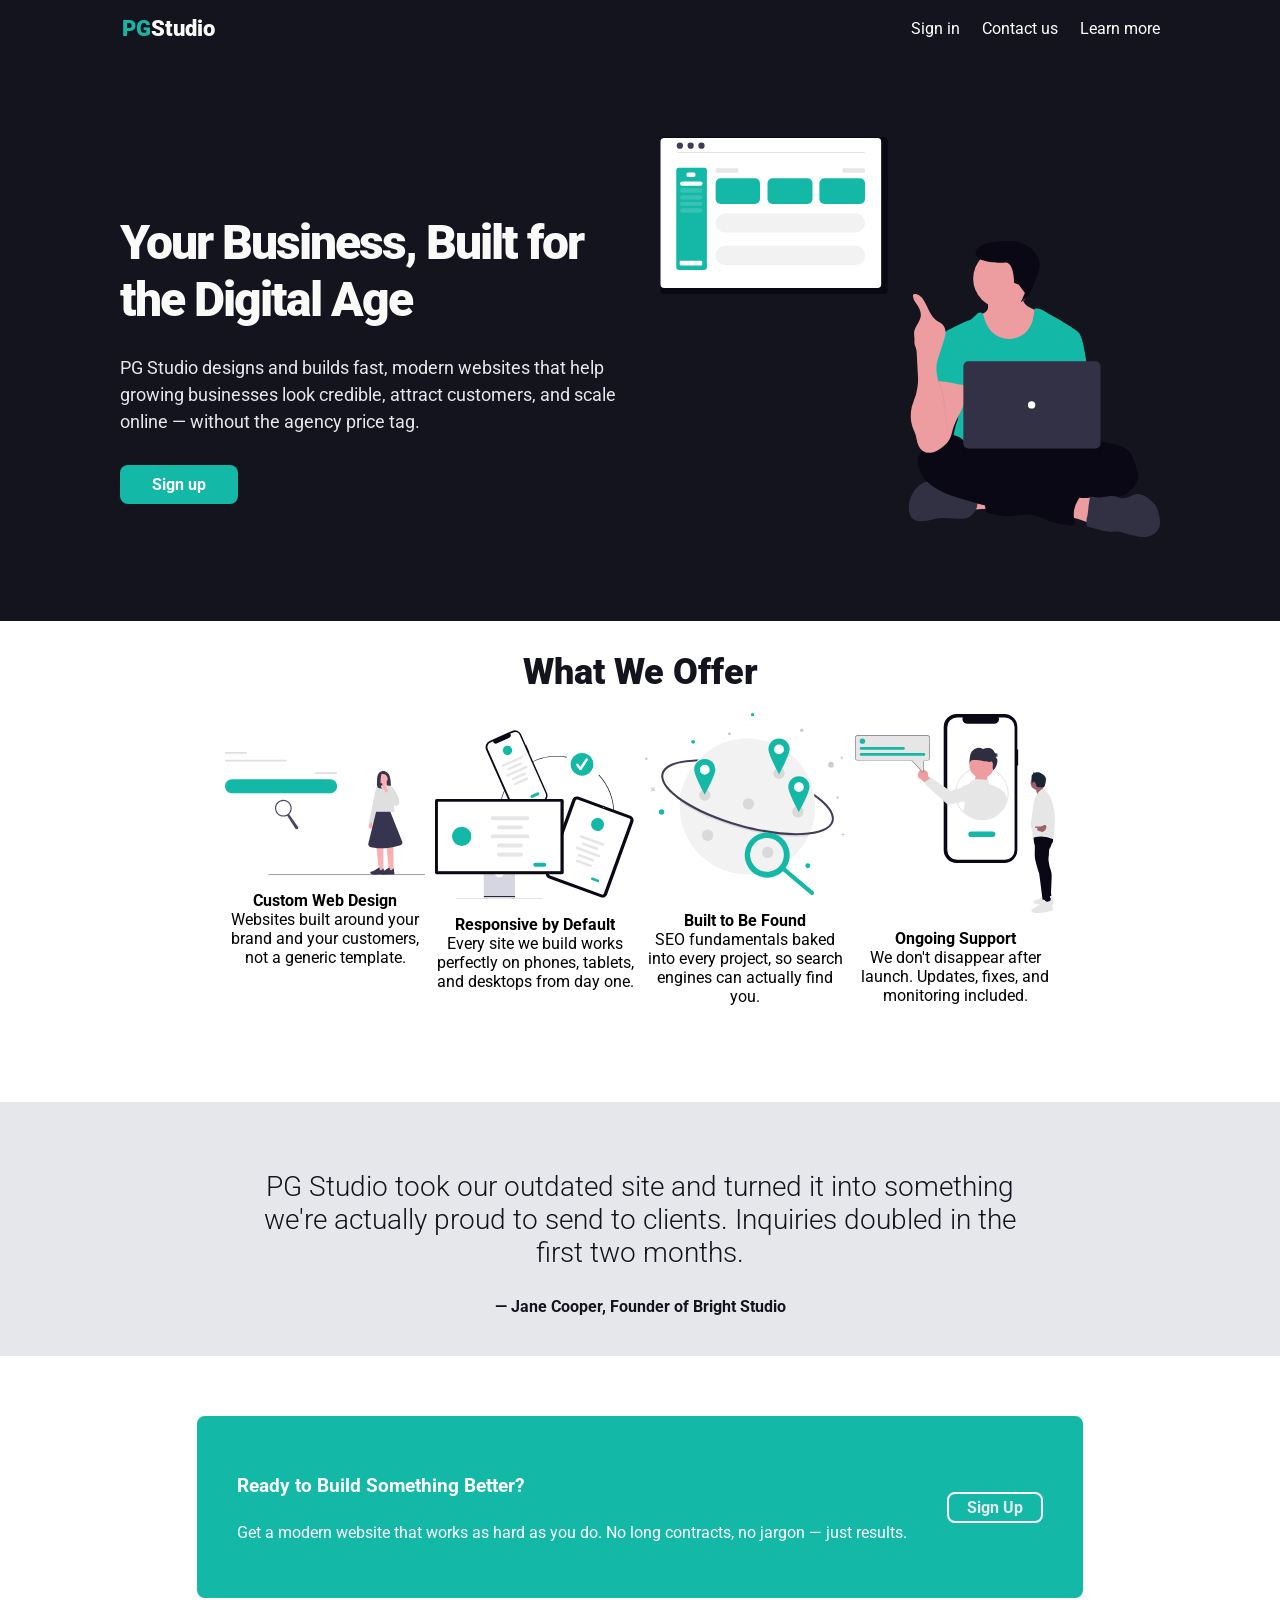
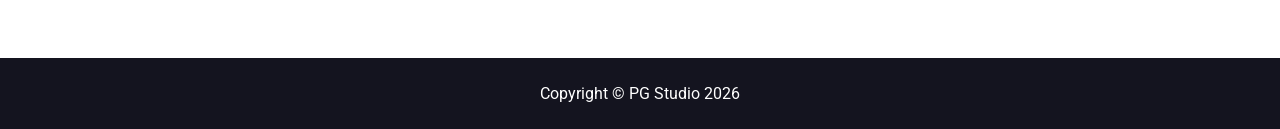
==== commit c1d77457: "Fix Illustration to match teal theme" ====
--- a/index.html
+++ b/index.html
@@ -40,7 +40,7 @@
       </div>
       <div class="hero-image">
         <img
-          src="./assets/images/hero.svg"
+          src="./assets/images/hero2.svg"
           alt="Illustration of a person building a website on a laptop"
         />
       </div>
@@ -54,7 +54,7 @@
         <div class="info">
           <div class="info-card">
             <img
-              src="./assets/images/illustration1.svg"
+              src="./assets/images/illus1.svg"
               alt="Illustration of a custom website layout"
               width="200"
             />
@@ -87,7 +87,7 @@
           </div>
           <div class="info-card">
             <img
-              src="./assets/images/illustration4.svg"
+              src="./assets/images/illus4.svg"
               alt="Illustration of website maintenance and support"
               width="200"
             />
--- a/style.css
+++ b/style.css
@@ -1,7 +1,7 @@
 /* ---------------------- Variables ----------------------*/
 :root {
-  --color-dark: #1f2937;
-  --color-blue: #3882f6;
+  --color-dark: #14141f;
+  --color-blue: #14b8a6;
   --color-gray: #e5e7eb;
   --color-light: #f9faf8;
 
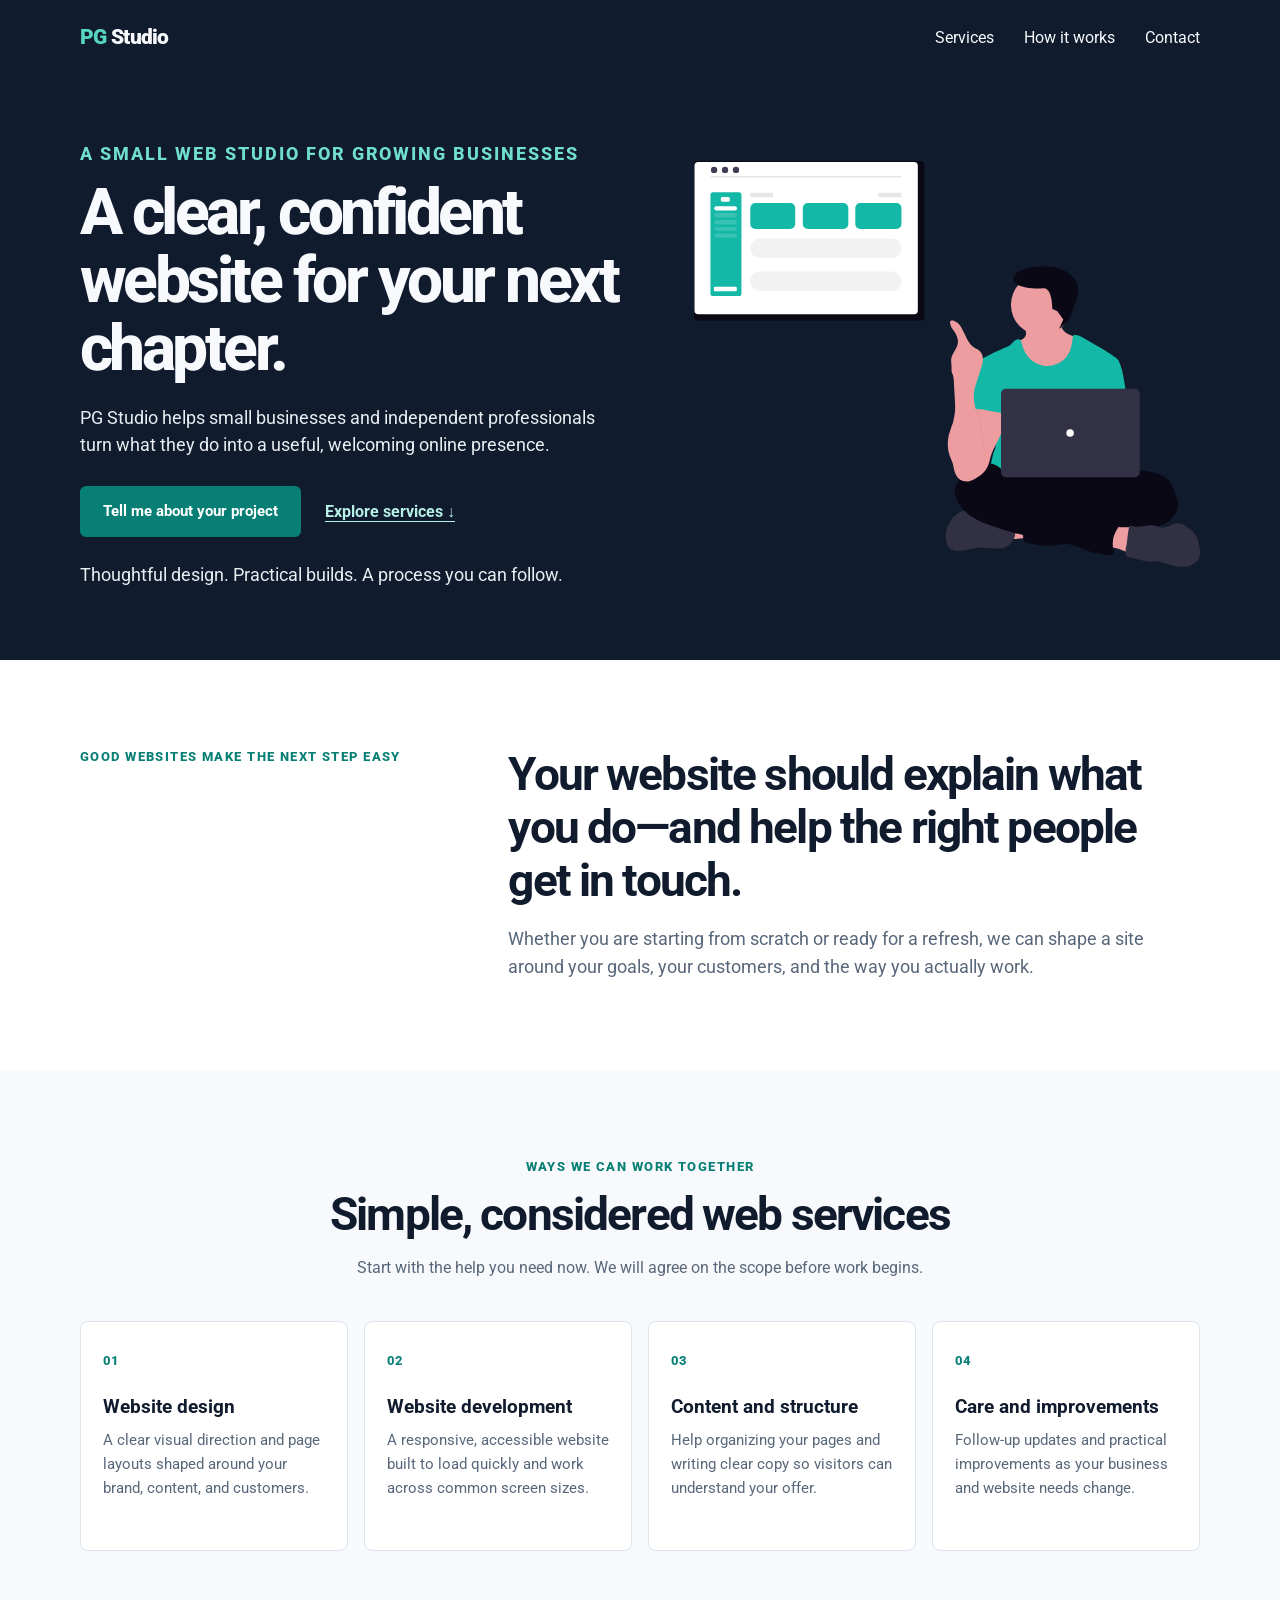
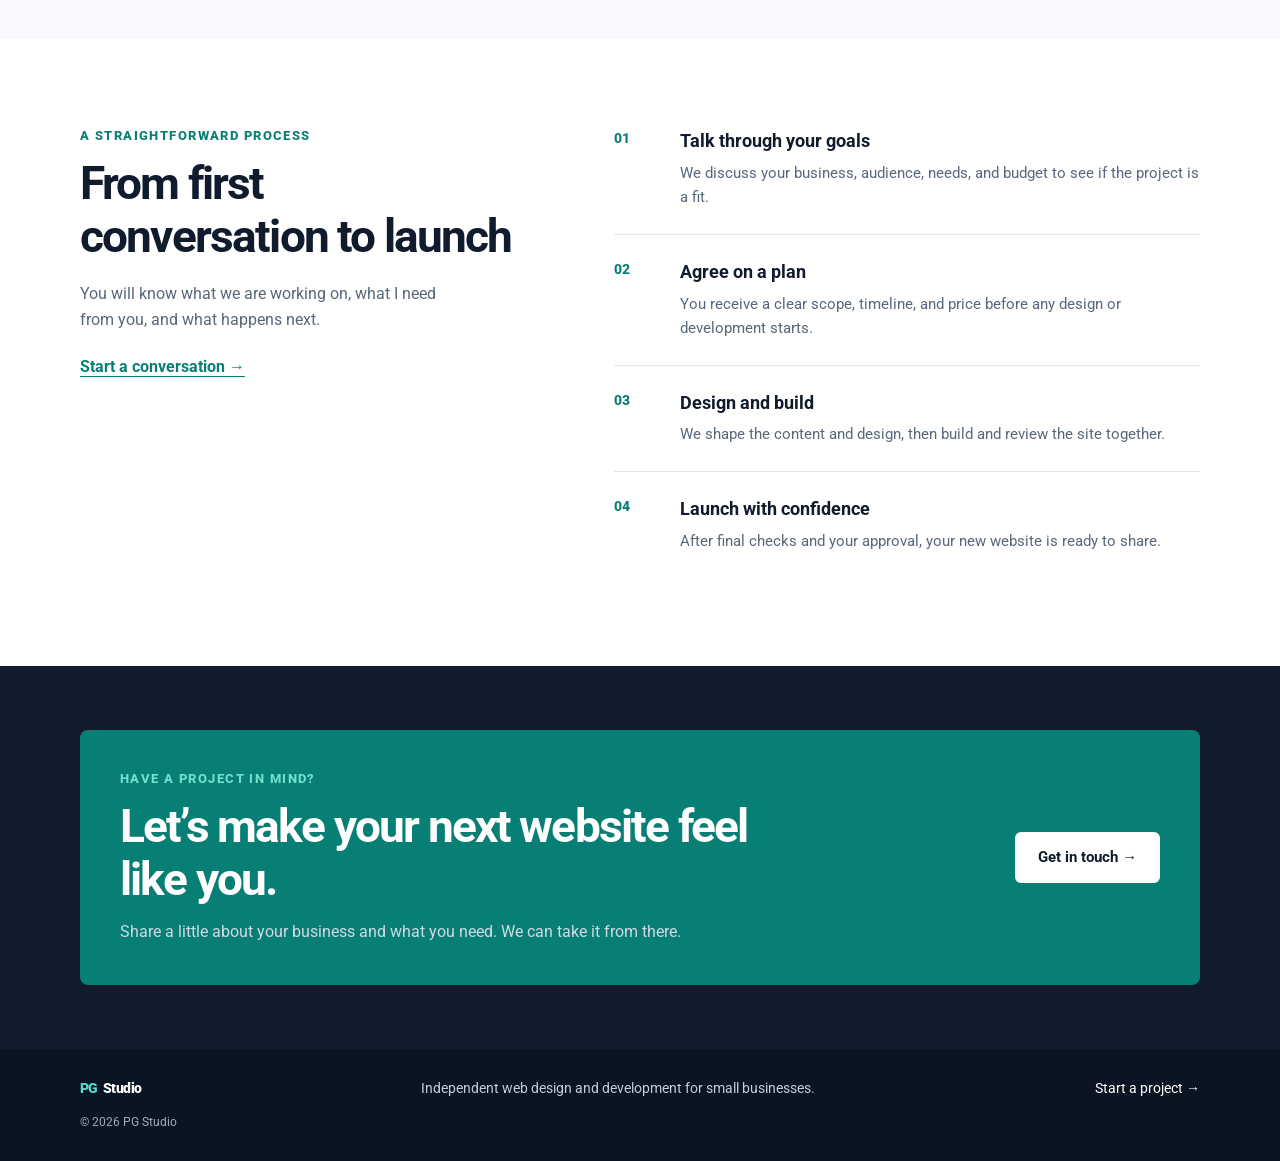
==== commit 1deb0f4c: "Build PG Studio landing and contact pages" ====
--- a/index.html
+++ b/index.html
@@ -10,129 +10,143 @@
       rel="stylesheet"
     />
     <link rel="stylesheet" href="./style.css" />
-    <title>PG Studio</title>
+    <title>PG Studio | Websites for growing businesses</title>
+    <meta
+      name="description"
+      content="PG Studio plans and builds clear, responsive websites for small businesses and independent professionals."
+    />
+    <meta name="theme-color" content="#101b2d" />
+    <meta property="og:type" content="website" />
+    <meta property="og:title" content="PG Studio | Websites for growing businesses" />
+    <meta
+      property="og:description"
+      content="A thoughtful, practical web presence for your next stage of growth."
+    />
   </head>
   <body>
     <!-- ---------------------- Header / Navbar ---------------------- -->
-    <header class="header">
-      <nav class="nav-bar">
-        <a href="./index.html" class="logo">
-          <span class="logo-pg">PG</span><span class="logo-studio">Studio</span>
+    <header class="site-header">
+      <nav class="nav-bar container" aria-label="Main navigation">
+        <a href="./index.html" class="logo" aria-label="PG Studio home">
+          <span class="logo-pg">PG</span><span>Studio</span>
         </a>
         <ul class="nav-lists">
-          <li><a href="#">Sign in</a></li>
-          <li><a href="#">Contact us</a></li>
-          <li><a href="#">Learn more</a></li>
+          <li><a href="#services">Services</a></li>
+          <li><a href="#process">How it works</a></li>
+          <li><a href="./contact.html">Contact</a></li>
         </ul>
       </nav>
     </header>
 
-    <!-- ---------------------- Hero Section ---------------------- -->
-    <section class="hero-section">
-      <div class="hero-text">
-        <h1>Your Business, Built for the Digital Age</h1>
-        <p>
-          PG Studio designs and builds fast, modern websites that help growing
-          businesses look credible, attract customers, and scale online —
-          without the agency price tag.
-        </p>
-        <a href="#" class="btn">Sign up</a>
-      </div>
-      <div class="hero-image">
-        <img
-          src="./assets/images/hero2.svg"
-          alt="Illustration of a person building a website on a laptop"
-        />
-      </div>
-    </section>
-
-    <!-- ---------------------- Main Section ---------------------- -->
-    <main class="main-content">
-      <!-- Info / offer section -->
-      <section class="info-section">
-        <h2 class="section-heading">What We Offer</h2>
-        <div class="info">
-          <div class="info-card">
+    <main>
+      <section class="hero-section">
+        <div class="hero-inner container">
+          <div class="hero-text">
+            <p class="eyebrow">A small web studio for growing businesses</p>
+            <h1>A clear, confident website for your next chapter.</h1>
+            <p class="hero-copy">
+              PG Studio helps small businesses and independent professionals
+              turn what they do into a useful, welcoming online presence.
+            </p>
+            <div class="hero-actions">
+              <a href="./contact.html" class="btn">Tell me about your project</a>
+              <a href="#services" class="text-link">Explore services <span aria-hidden="true">↓</span></a>
+            </div>
+            <p class="hero-note">Thoughtful design. Practical builds. A process you can follow.</p>
+          </div>
+          <div class="hero-image">
             <img
-              src="./assets/images/illus1.svg"
-              alt="Illustration of a custom website layout"
-              width="200"
+              src="./assets/images/hero2.svg"
+              alt="A person planning a website on a laptop"
+              width="560"
+              height="420"
+              fetchpriority="high"
             />
-            <p>
-              <strong>Custom Web Design</strong><br />Websites built around your
-              brand and your customers, not a generic template.
-            </p>
-          </div>
-          <div class="info-card">
-            <img
-              src="./assets/images/illustration2.svg"
-              alt="Illustration of a website displayed on multiple devices"
-              width="200"
-            />
-            <p>
-              <strong>Responsive by Default</strong><br />Every site we build
-              works perfectly on phones, tablets, and desktops from day one.
-            </p>
-          </div>
-          <div class="info-card">
-            <img
-              src="./assets/images/illustration3.svg"
-              alt="Illustration of a search engine results page"
-              width="200"
-            />
-            <p>
-              <strong>Built to Be Found</strong><br />SEO fundamentals baked
-              into every project, so search engines can actually find you.
-            </p>
-          </div>
-          <div class="info-card">
-            <img
-              src="./assets/images/illus4.svg"
-              alt="Illustration of website maintenance and support"
-              width="200"
-            />
-            <p>
-              <strong>Ongoing Support</strong><br />We don't disappear after
-              launch. Updates, fixes, and monitoring included.
-            </p>
           </div>
         </div>
       </section>
 
-      <!-- Testimonial section -->
-      <section class="testimonials">
-        <figure>
-          <blockquote>
-            <p>
-              PG Studio took our outdated site and turned it into something
-              we're actually proud to send to clients. Inquiries doubled in the
-              first two months.
-            </p>
-          </blockquote>
-          <figcaption>&mdash; Jane Cooper, Founder of Bright Studio</figcaption>
-        </figure>
+      <section class="intro-section section-space" aria-labelledby="intro-title">
+        <div class="container intro-grid">
+          <p class="eyebrow">Good websites make the next step easy</p>
+          <div>
+            <h2 id="intro-title">Your website should explain what you do—and help the right people get in touch.</h2>
+            <p>Whether you are starting from scratch or ready for a refresh, we can shape a site around your goals, your customers, and the way you actually work.</p>
+          </div>
+        </div>
       </section>
 
-      <!-- Call-to-action section -->
-      <section class="cta">
-        <div class="cta-container">
-          <div class="cta-text">
-            <h3>Ready to Build Something Better?</h3>
-            <p>
-              Get a modern website that works as hard as you do. No long
-              contracts, no jargon — just results.
-            </p>
+      <section class="services-section section-space" id="services" aria-labelledby="services-title">
+        <div class="container">
+          <div class="section-heading-wrap">
+            <p class="eyebrow">Ways we can work together</p>
+            <h2 id="services-title">Simple, considered web services</h2>
+            <p>Start with the help you need now. We will agree on the scope before work begins.</p>
           </div>
-          <div class="cta-btn">
-            <a href="#" class="btn btn-outline">Sign Up</a>
+          <div class="service-grid">
+            <article class="service-card">
+              <span class="card-number">01</span>
+              <h3>Website design</h3>
+              <p>A clear visual direction and page layouts shaped around your brand, content, and customers.</p>
+            </article>
+            <article class="service-card">
+              <span class="card-number">02</span>
+              <h3>Website development</h3>
+              <p>A responsive, accessible website built to load quickly and work across common screen sizes.</p>
+            </article>
+            <article class="service-card">
+              <span class="card-number">03</span>
+              <h3>Content and structure</h3>
+              <p>Help organizing your pages and writing clear copy so visitors can understand your offer.</p>
+            </article>
+            <article class="service-card">
+              <span class="card-number">04</span>
+              <h3>Care and improvements</h3>
+              <p>Follow-up updates and practical improvements as your business and website needs change.</p>
+            </article>
           </div>
+        </div>
+      </section>
+
+      <section class="process-section section-space" id="process" aria-labelledby="process-title">
+        <div class="container process-layout">
+          <div class="process-intro">
+            <p class="eyebrow">A straightforward process</p>
+            <h2 id="process-title">From first conversation to launch</h2>
+            <p>You will know what we are working on, what I need from you, and what happens next.</p>
+            <a href="./contact.html" class="text-link">Start a conversation <span aria-hidden="true">→</span></a>
+          </div>
+          <ol class="process-list">
+            <li><span>01</span><div><h3>Talk through your goals</h3><p>We discuss your business, audience, needs, and budget to see if the project is a fit.</p></div></li>
+            <li><span>02</span><div><h3>Agree on a plan</h3><p>You receive a clear scope, timeline, and price before any design or development starts.</p></div></li>
+            <li><span>03</span><div><h3>Design and build</h3><p>We shape the content and design, then build and review the site together.</p></div></li>
+            <li><span>04</span><div><h3>Launch with confidence</h3><p>After final checks and your approval, your new website is ready to share.</p></div></li>
+          </ol>
+        </div>
+      </section>
+
+      <section class="cta-section">
+        <div class="container cta-container">
+          <div>
+            <p class="eyebrow">Have a project in mind?</p>
+            <h2>Let’s make your next website feel like you.</h2>
+            <p>Share a little about your business and what you need. We can take it from there.</p>
+          </div>
+          <a href="./contact.html" class="btn btn-light">Get in touch <span aria-hidden="true">→</span></a>
         </div>
       </section>
     </main>
 
-    <!-- ---------------------- Footer ---------------------- -->
-    <footer class="footer">
-      <p>Copyright &copy; PG Studio 2026</p>
+    <footer class="site-footer">
+      <div class="container footer-inner">
+        <a href="./index.html" class="logo" aria-label="PG Studio home"><span class="logo-pg">PG</span><span>Studio</span></a>
+        <p>Independent web design and development for small businesses.</p>
+        <a href="./contact.html">Start a project <span aria-hidden="true">→</span></a>
+        <small>© <span id="year">2026</span> PG Studio</small>
+      </div>
     </footer>
+    <script>
+      document.getElementById("year").textContent = new Date().getFullYear();
+    </script>
   </body>
 </html>
--- a/style.css
+++ b/style.css
@@ -254,3 +254,138 @@
     font-size: 22px;
   }
 }
+
+/* ---------------------- PG Studio landing page ---------------------- */
+:root {
+  --color-dark: #101b2d;
+  --color-blue: #087f75;
+  --color-gray: #e8edf2;
+  --color-light: #f7f9fc;
+  --color-text: #253449;
+  --color-muted: #58677a;
+  --section-padding-x: 24px;
+  --content-width: 1120px;
+}
+
+html { scroll-behavior: smooth; }
+body { color: var(--color-text); line-height: 1.6; }
+img { display: block; max-width: 100%; }
+.container { width: min(var(--content-width), calc(100% - 2 * var(--section-padding-x))); margin-inline: auto; }
+.section-space { padding-block: 88px; }
+.site-header { background: var(--color-dark); }
+.nav-bar { min-height: 76px; padding: 14px 0; }
+.logo { gap: 5px; font-size: 21px; letter-spacing: -.04em; }
+.logo-pg { margin: 0; color: #54d6c2; }
+.nav-lists { gap: 30px; }
+.nav-bar a { color: #f7f9fc; }
+.nav-bar a:hover, .site-footer a:hover { opacity: .75; }
+.hero-section { padding: 64px 0 72px; background: var(--color-dark); }
+.hero-inner { display: grid; grid-template-columns: minmax(0, 1fr) minmax(320px, .92fr); align-items: center; gap: 64px; }
+.hero-text { max-width: 570px; }
+.eyebrow { margin: 0 0 12px; color: var(--color-blue); font-size: 13px; font-weight: 800; letter-spacing: .11em; line-height: 1.4; text-transform: uppercase; }
+.hero-text .eyebrow { color: #70dfce; }
+.hero-text h1 { max-width: 650px; margin: 0; color: var(--color-light); font-size: clamp(2.7rem, 5vw, 4.25rem); font-weight: 800; letter-spacing: -.055em; line-height: 1.06; }
+.hero-copy { max-width: 550px; margin: 22px 0 0; color: #d1d9e4; font-size: 18px; line-height: 1.7; }
+.hero-actions { display: flex; flex-wrap: wrap; align-items: center; gap: 24px; margin-top: 28px; }
+.btn { margin: 0; padding: 13px 21px; border: 2px solid var(--color-blue); border-radius: 6px; background: var(--color-blue); color: #fff; font-size: 15px; line-height: 1.35; }
+.btn:hover { opacity: 1; background: #06675f; border-color: #06675f; }
+.btn:focus-visible, a:focus-visible { outline-color: #55cbbb; }
+.text-link { color: var(--color-blue); font-weight: 700; text-decoration-thickness: 1px; text-underline-offset: 4px; }
+.text-link:hover { color: #075f58; }
+.hero-actions .text-link { color: #b6f0e7; }
+.hero-note { margin: 24px 0 0; color: #b5c1d0; font-size: 14px; }
+.hero-image { display: flex; align-items: center; justify-content: center; min-width: 0; }
+.hero-image img { width: 100%; max-height: 410px; object-fit: contain; }
+.intro-section { background: #fff; }
+.intro-grid { display: grid; grid-template-columns: .7fr 1.3fr; gap: 56px; align-items: start; }
+.intro-grid h2, .section-heading-wrap h2, .process-intro h2, .cta-container h2, .contact-intro h1 { margin: 0; color: var(--color-dark); font-size: clamp(2rem, 3.6vw, 3rem); letter-spacing: -.04em; line-height: 1.15; }
+.intro-grid > div > p { max-width: 700px; margin: 18px 0 0; color: var(--color-muted); font-size: 18px; }
+.services-section { background: var(--color-light); }
+.section-heading-wrap { max-width: 660px; margin: 0 auto 40px; text-align: center; }
+.section-heading-wrap > p:last-child { margin: 14px 0 0; color: var(--color-muted); }
+.service-grid { display: grid; grid-template-columns: repeat(4, minmax(0, 1fr)); gap: 16px; }
+.service-card { min-height: 230px; padding: 25px 22px; border: 1px solid #dce4ec; border-radius: 8px; background: #fff; }
+.card-number { color: var(--color-blue); font-size: 13px; font-weight: 800; }
+.service-card h3 { margin: 22px 0 9px; color: var(--color-dark); font-size: 19px; line-height: 1.3; }
+.service-card p { margin: 0; color: var(--color-muted); font-size: 15px; }
+.process-section { background: #fff; }
+.process-layout { display: grid; grid-template-columns: .85fr 1.15fr; gap: 100px; }
+.process-intro p:not(.eyebrow) { max-width: 390px; margin: 18px 0 22px; color: var(--color-muted); }
+.process-list { display: grid; gap: 0; margin: 0; padding: 0; list-style: none; }
+.process-list li { display: grid; grid-template-columns: 48px 1fr; gap: 18px; padding: 0 0 25px; }
+.process-list li + li { padding-top: 23px; border-top: 1px solid #dce4ec; }
+.process-list li > span { color: var(--color-blue); font-size: 14px; font-weight: 800; }
+.process-list h3 { margin: 0; color: var(--color-dark); font-size: 18px; }
+.process-list p { margin: 5px 0 0; color: var(--color-muted); font-size: 15px; }
+.cta-section { padding: 64px 0; background: var(--color-dark); }
+.cta-container { display: flex; align-items: center; justify-content: space-between; gap: 40px; }
+.cta-container .eyebrow { color: #70dfce; }
+.cta-container h2 { max-width: 650px; color: #fff; }
+.cta-container p:not(.eyebrow) { margin: 13px 0 0; color: #d1d9e4; }
+.btn-light { flex: 0 0 auto; border-color: #fff; background: #fff; color: var(--color-dark); }
+.btn-light:hover { border-color: #e4f5f2; background: #e4f5f2; }
+.site-footer { padding: 28px 0; background: #0b1422; color: #c5cfdb; }
+.footer-inner { display: flex; flex-wrap: wrap; align-items: center; justify-content: space-between; gap: 14px 28px; }
+.footer-inner .logo { color: white; }
+.footer-inner p { margin: 0; font-size: 14px; }
+.site-footer a { color: #fff; font-size: 14px; text-decoration: none; }
+.site-footer small { flex-basis: 100%; color: #9eacbc; font-size: 12px; }
+
+/* Contact page */
+.contact-main { min-height: calc(100vh - 170px); padding: 72px 0 88px; background: var(--color-light); }
+.contact-layout { display: grid; grid-template-columns: minmax(0, .8fr) minmax(360px, 1.2fr); gap: 80px; align-items: start; }
+.contact-intro h1 { font-size: clamp(2.5rem, 4vw, 3.5rem); }
+.contact-intro > p:not(.eyebrow) { max-width: 440px; color: var(--color-muted); font-size: 17px; }
+.contact-points { display: grid; gap: 12px; margin: 30px 0 0; padding: 0; list-style: none; }
+.contact-points li { display: flex; gap: 12px; color: var(--color-text); }
+.contact-points span { color: var(--color-blue); font-weight: 800; }
+.contact-form { padding: 32px; border: 1px solid #dce4ec; border-radius: 10px; background: white; box-shadow: 0 14px 38px rgb(16 27 45 / 6%); }
+.form-grid { display: grid; grid-template-columns: 1fr 1fr; gap: 18px; }
+.form-field { display: grid; gap: 7px; }
+.form-field-full { grid-column: 1 / -1; }
+.form-field label { color: var(--color-dark); font-size: 14px; font-weight: 700; }
+.form-field input, .form-field select, .form-field textarea { width: 100%; min-height: 46px; padding: 11px 12px; border: 1px solid #aebac8; border-radius: 5px; background: #fff; color: var(--color-dark); font: inherit; }
+.form-field textarea { min-height: 140px; resize: vertical; }
+.form-field input:focus, .form-field select:focus, .form-field textarea:focus { border-color: var(--color-blue); outline: 3px solid rgb(8 127 117 / 17%); }
+.form-help, .form-status { color: var(--color-muted); font-size: 13px; }
+.form-status { min-height: 24px; margin: 12px 0 0; }
+.contact-form .btn { cursor: pointer; }
+
+@media (max-width: 900px) {
+  .hero-inner { grid-template-columns: 1fr 1fr; gap: 32px; }
+  .hero-text h1 { font-size: clamp(2.5rem, 6vw, 3.5rem); }
+  .service-grid { grid-template-columns: repeat(2, minmax(0, 1fr)); }
+  .process-layout { gap: 48px; }
+  .contact-layout { gap: 40px; }
+}
+@media (max-width: 640px) {
+  .container { width: min(var(--content-width), calc(100% - 40px)); }
+  .nav-bar { align-items: flex-start; gap: 18px; }
+  .nav-lists { flex-wrap: wrap; justify-content: flex-end; gap: 8px 16px; font-size: 14px; }
+  .hero-section { padding: 52px 0 48px; }
+  .hero-inner { grid-template-columns: 1fr; gap: 24px; }
+  .hero-text h1 { font-size: clamp(2.6rem, 12vw, 3.6rem); }
+  .hero-copy { font-size: 16px; }
+  .hero-image img { max-height: 300px; }
+  .section-space { padding-block: 64px; }
+  .intro-grid, .process-layout, .contact-layout { grid-template-columns: 1fr; gap: 28px; }
+  .service-grid { grid-template-columns: 1fr; }
+  .service-card { min-height: auto; }
+  .service-card h3 { margin-top: 13px; }
+  .cta-container { align-items: flex-start; flex-direction: column; }
+  .footer-inner { align-items: flex-start; flex-direction: column; }
+  .site-footer small { flex-basis: auto; }
+  .contact-main { padding: 52px 0 64px; }
+  .contact-form { padding: 22px; }
+}
+@media (max-width: 420px) {
+  .nav-bar { flex-direction: column; }
+  .nav-lists { justify-content: flex-start; }
+  .hero-actions { align-items: flex-start; flex-direction: column; gap: 15px; }
+  .form-grid { grid-template-columns: 1fr; }
+  .form-field-full { grid-column: auto; }
+}
+@media (prefers-reduced-motion: reduce) {
+  html { scroll-behavior: auto; }
+  *, *::before, *::after { transition-duration: .01ms !important; }
+}
